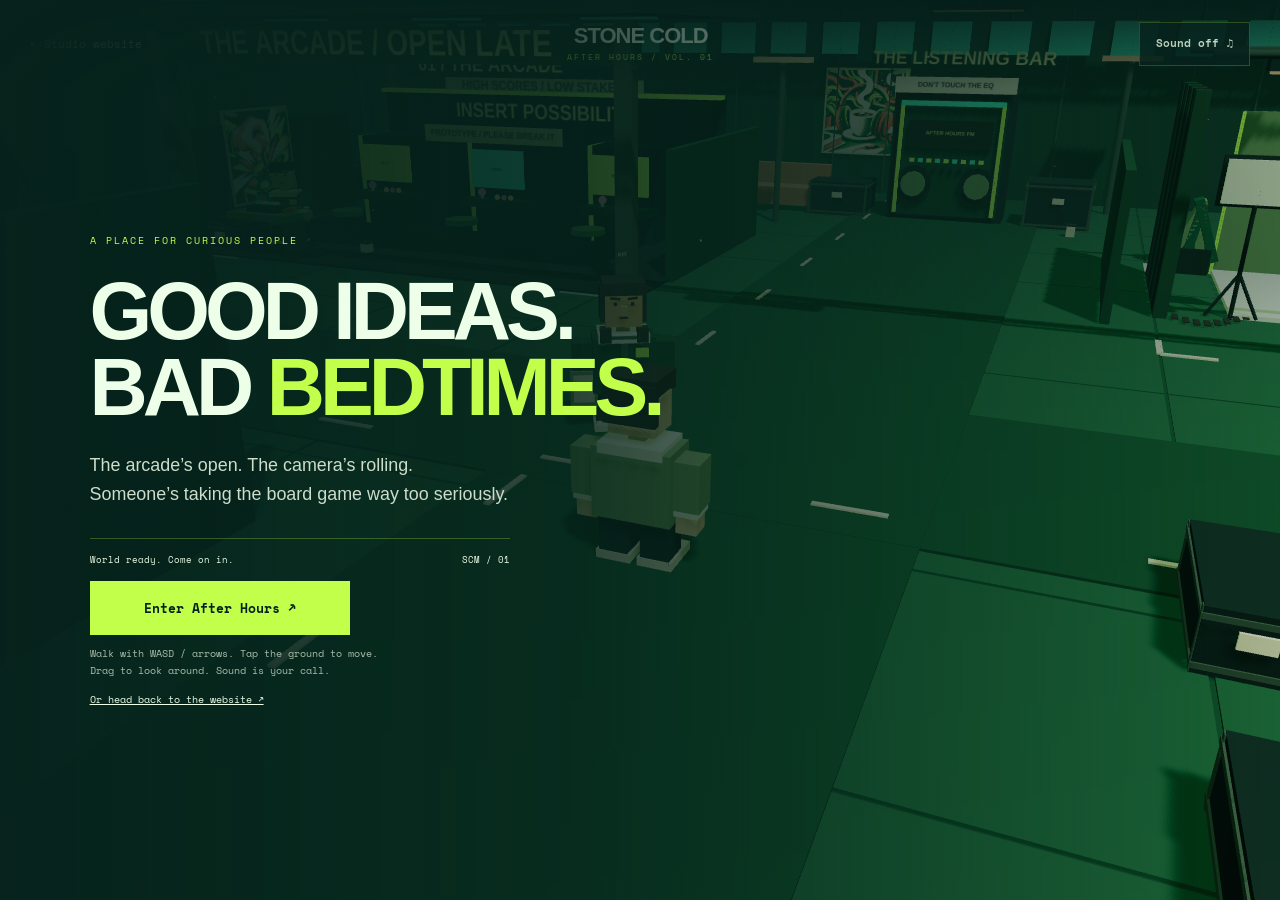
==== experience.html @ 22bd40d8 "Publish After Hours game and responsive website updates" ====
<!doctype html>
<html lang="en">
<head><meta charset="UTF-8"><meta name="viewport" content="width=device-width,initial-scale=1,viewport-fit=cover"><meta name="theme-color" content="#06221c"><title>Experience Stone Cold — After Hours</title><meta name="description" content="Walk into Stone Cold After Hours: an arcade, a live shoot, an Experience Centre, cricket and a jukebox in one playable neon studio.">  <script type="module" crossorigin src="./assets/experience-CvC8Vd-p.js"></script>
  <link rel="modulepreload" crossorigin href="./assets/modulepreload-polyfill-Dezn_h7o.js">
  <link rel="stylesheet" crossorigin href="./assets/experience-Bnawi7Da.css">
</head>
<body>
  <main id="world" aria-label="Stone Cold After Hours 3D world"></main>
  <header class="world-header"><a href="./index.html" class="exit" aria-label="Return to Stone Cold website">↖ <span>Studio website</span></a><div class="wordmark">STONE COLD<span>AFTER HOURS / VOL. 01</span></div><button id="sound" aria-pressed="false" aria-label="Turn music on">Sound off ♫</button></header>
  <section class="arrival" id="arrival" aria-labelledby="arrival-title"><div class="arrival-card"><p class="eyebrow">A place for curious people</p><h1 id="arrival-title">GOOD IDEAS.<br>BAD <em>BEDTIMES.</em></h1><p class="intro-copy">The arcade’s open. The camera’s rolling.<br>Someone’s taking the board game way too seriously.</p><div class="load-line"><span id="load-status" role="status">Opening the studio…</span><span>SCM / 01</span></div><button id="enter" disabled>Loading the world…</button><p class="fine">Walk with WASD / arrows. Tap the ground to move.<br>Drag to look around. Sound is your call.</p><a href="./index.html">Or head back to the website ↗</a></div></section>
  <aside class="location"><span class="eyebrow">You are here</span><h2 id="location">The warehouse floor</h2><p id="mission">Meet the studio after hours.</p><div class="visit-dots" aria-label="Studio spaces visited"><i data-visit="arcade" title="Arcade"></i><i data-visit="shoot" title="Film set"></i><i data-visit="club" title="Experience Centre"></i></div></aside>
  <button id="interact" hidden>Talk to Kit <kbd>E</kbd></button>
  <nav class="world-nav" aria-label="World navigation"><button id="map-toggle" aria-expanded="false" aria-controls="map">Explore ↗</button><button id="help-toggle" aria-expanded="false" aria-controls="help">Controls ?</button><button id="home">Recenter ⌖</button></nav>
  <section id="map" class="map panel" hidden><p class="eyebrow">Take the scenic route</p><h2>Pick a destination.</h2><button data-go="arcade">01 <b>The arcade</b><span>Games</span></button><button data-go="shoot">02 <b>On the set</b><span>Content</span></button><button data-go="club">03 <b>The Experience Centre</b><span>Experiences + VR</span></button><button data-go="cricket">04 <b>One over only</b><span>Play cricket</span></button><button data-go="jukebox">05 <b>The listening bar</b><span>Pick a track</span></button><button data-go="coffee">06 <b>House Coffee</b><span>Find Tushar</span></button><p class="fine">Choose a spot and your character walks there.</p></section>
  <section id="help" class="help panel" hidden><h2>Make yourself at home.</h2><p>WASD / arrows or the on-screen pad to walk. Tap the floor to walk to a point. Drag the scene to orbit; Q / R also turn the camera.</p><p><b>E</b> talks to a nearby guide. <b>Space</b> swings the cricket bat. <b>Escape</b> closes a panel or leaves cricket.</p><p>Use Explore for a guided walk to any space.</p></section>
  <div class="touch-pad" role="group" aria-label="Movement controls"><button data-move="up" aria-label="Walk forward">↑</button><button data-move="left" aria-label="Walk left">←</button><button data-move="down" aria-label="Walk back">↓</button><button data-move="right" aria-label="Walk right">→</button></div>
  <dialog id="dialogue" aria-labelledby="speaker"><div class="dialogue-wrap"><div class="portrait" aria-hidden="true"><div class="portrait-head"><i></i></div><div class="portrait-body"></div><span>KIT / SCM</span></div><div class="dialogue-copy"><p class="eyebrow" id="dialogue-place">Your unofficial studio guide</p><h2 id="speaker">KIT<span>NIGHT SHIFT. STRONG OPINIONS.</span></h2><p id="dialogue-text"></p><div class="dialogue-actions"><button id="dialogue-next">Tell me more ↗</button><button id="dialogue-leave">Keep exploring</button></div></div></div></dialog>
  <dialog id="jukebox" aria-labelledby="jukebox-title" class="jukebox panel"><p class="eyebrow">The listening bar / original synth loops</p><h2 id="jukebox-title">Set the after-hours mood.</h2><button data-track="0">01 / Green room <span>Lo-fi · 88 BPM</span></button><button data-track="1">02 / Insert coin <span>Arcade · 112 BPM</span></button><button data-track="2">03 / Last light <span>Ambient · 72 BPM</span></button><p id="track-status" role="status">Choose a track. Music starts only when you ask.</p><button id="jukebox-close">Back to the floor ↗</button></dialog>
  <section id="cricket" class="cricket panel" hidden aria-labelledby="cricket-title"><p class="eyebrow">The midnight over</p><div class="scoreline"><h2 id="cricket-title"><span id="runs">0</span> RUNS</h2><span id="balls">0 / 6 BALLS</span></div><p id="cricket-message" role="status">Watch the ball. Swing as it reaches the green zone.</p><div class="timing" aria-label="Swing timing"><span class="sweet"></span><i id="timing-marker"></i></div><div class="cricket-actions"><button id="swing">Swing <kbd>SPACE</kbd></button><button id="cricket-replay" hidden>Another over ↗</button><button id="cricket-exit">Leave pitch</button></div></section>
  <p class="world-footnote">WHERE TASTE MEETS TECH.</p>
</body></html>
---- assets/experience-Bnawi7Da.css ----
@font-face{font-family:SCM;src:url(./SpaceMono-Regular-DFDYVJRE.ttf)}@font-face{font-family:SCM;src:url(./SpaceMono-Bold-9tno74N4.ttf);font-weight:700}:root{color:#edffe9;--lime:#c2ff4a;--deep:#06221c;--line:#c2ff4a40;background:#06221c;font-family:Arial,Helvetica,sans-serif}*{box-sizing:border-box}body{margin:0;overflow:hidden}button,a{-webkit-tap-highlight-color:transparent}button{cursor:pointer;color:inherit;border:1px solid var(--line);background:#06221cdd;min-height:44px;padding:12px 16px;font:700 11px/1.4 SCM,monospace}button:hover{background:#244e35}button:disabled{opacity:.55;cursor:wait}a{color:inherit}button:focus-visible,a:focus-visible,canvas:focus-visible{outline:2px solid var(--lime);outline-offset:3px}[hidden]{display:none!important}#world{background:#06221c;position:fixed;inset:0}#world canvas{touch-action:none;outline-offset:-5px;width:100%;height:100%;display:block}.world-header{z-index:5;pointer-events:none;background:linear-gradient(#041b17dd,#0000);justify-content:space-between;align-items:center;gap:12px;padding:22px 30px;display:flex;position:fixed;inset:0 0 auto}.world-header>*{pointer-events:auto}.exit{padding:12px 0;font:11px SCM;text-decoration:none}.wordmark{letter-spacing:-1px;text-align:center;font-size:22px;font-weight:900}.wordmark span{letter-spacing:2px;color:var(--lime);font:8px/2 SCM;display:block}.eyebrow{text-transform:uppercase;letter-spacing:2px;color:var(--lime);margin:0 0 10px;font:10px/1.5 SCM}.arrival{z-index:10;background:linear-gradient(90deg,#06221cfa 0%,#06221cc9 45%,#06221c22 100%);align-items:center;padding:100px 7vw 60px;display:flex;position:fixed;inset:0;overflow:auto}.arrival-card{max-width:750px}.arrival h1{letter-spacing:-5px;margin:25px 0;font-size:clamp(48px,6.3vw,100px);line-height:.95}.arrival em{color:var(--lime);font-style:normal}.intro-copy{color:#ccddcb;font-size:clamp(15px,1.4vw,21px);line-height:1.6}.load-line{border-top:1px solid var(--line);justify-content:space-between;gap:1rem;max-width:420px;margin-top:30px;padding:14px 0;font:9px/1.5 SCM;display:flex}.arrival #enter{background:var(--lime);color:var(--deep);border:0;min-width:260px;padding:18px 24px;font-size:13px}.fine{color:#abbead;font:10px/1.7 SCM}.arrival a{font:10px SCM}.location{pointer-events:none;text-shadow:0 2px 8px #001b13;position:fixed;top:114px;left:30px}.location h2{letter-spacing:-1px;margin:0;font-size:clamp(24px,3vw,42px);font-weight:900}.location>p:not(.eyebrow){color:#d8e9d5;max-width:260px;font:10px/1.5 SCM}.visit-dots{gap:7px;margin-top:16px;display:flex}.visit-dots i{border:1px solid var(--lime);width:7px;height:7px;display:block;transform:rotate(45deg)}.visit-dots .visited{background:var(--lime)}.world-nav{gap:8px;display:flex;position:fixed;bottom:26px;left:30px}.world-footnote{letter-spacing:2px;pointer-events:none;color:#d0e4c1;font:9px SCM;position:fixed;bottom:28px;right:30px}.panel{color:#efffe8;background:#08261ff5;border:1px solid #bcff5266;padding:24px;box-shadow:0 16px 60px #0005}.panel h2{letter-spacing:-1px;margin:0 0 20px;font-size:26px}.map,.help{z-index:6;width:min(360px,100% - 40px);max-height:calc(100dvh - 190px);position:fixed;bottom:88px;left:30px;overflow:auto}.map button,.jukebox [data-track]{text-align:left;background:#10352a;align-items:center;gap:12px;width:100%;margin:6px 0;display:flex}.map button span{color:#afc8a8;margin-left:auto;font:9px SCM}.map button b{font-family:Arial;font-size:14px}.help p{font-size:14px;line-height:1.6}.touch-pad{opacity:.75;grid-template-rows:repeat(2,44px);grid-template-columns:repeat(3,44px);gap:4px;display:grid;position:fixed;bottom:92px;left:30px}.touch-pad button{touch-action:none;-webkit-user-select:none;user-select:none;padding:0;font-size:22px}.touch-pad button:first-child{grid-column:2}.touch-pad button:nth-child(2){grid-column:1}.touch-pad button:active{background:var(--lime);color:var(--deep)}#interact{background:var(--lime);color:var(--deep);border:0;min-width:200px;position:fixed;bottom:110px;left:50%;transform:translate(-50%);box-shadow:0 0 30px #c2ff4a33}kbd{border:1px solid;margin-left:10px;padding:2px 5px;font-size:9px}dialog{color:inherit}dialog::backdrop{background:#001b1355}#dialogue{background:0 0;border:0;width:min(1080px,94vw);max-width:none;padding:0;position:fixed;inset:auto 0 32px;overflow:visible}#dialogue::backdrop{background:linear-gradient(#0000,#001b1355)}.dialogue-wrap{filter:drop-shadow(0 18px 30px #0008);grid-template-columns:180px minmax(0,1fr);align-items:end;gap:0;display:grid}.dialogue-copy{background:var(--lime);color:var(--deep);border:4px solid var(--deep);min-height:230px;padding:26px 34px;position:relative;transform:rotate(-1deg)}.dialogue-copy .eyebrow{color:#315032;margin:0;font-size:9px}.dialogue-copy h2{letter-spacing:-2px;margin:2px 0 10px;font-size:35px}.dialogue-copy h2 span{letter-spacing:1px;margin-left:14px;font:8px SCM;display:inline-block}.dialogue-copy>p:last-of-type{min-height:64px;margin:12px 0 20px;font-size:clamp(17px,1.7vw,23px);font-weight:700;line-height:1.4}.dialogue-actions{flex-wrap:wrap;gap:10px;display:flex}.dialogue-actions button{background:var(--deep);color:var(--lime);border:1px solid var(--deep)}.dialogue-actions button:last-child{color:var(--deep);background:0 0}.portrait{border:3px solid var(--lime);background:#06221c;height:275px;margin-right:-12px;position:relative;overflow:hidden;transform:rotate(-6deg)}.portrait:before{content:"";background:repeating-linear-gradient(135deg,#0000 0 18px,#c2ff4a22 18px 21px);position:absolute;inset:0}.portrait-head{background:#deeedc;border:7px solid #344c3a;width:94px;height:92px;position:absolute;top:52px;left:42px;transform:rotate(9deg);box-shadow:-12px -14px #10281e}.portrait-head i{background:var(--lime);border:5px solid #06221c;height:22px;position:absolute;top:27px;left:5px;right:5px}.portrait-body{border-top:18px solid var(--lime);background:#274b35;width:130px;height:120px;position:absolute;top:158px;left:22px;transform:rotate(9deg)}.portrait>span{background:var(--lime);color:var(--deep);padding:8px;font:700 11px SCM;position:absolute;bottom:12px;left:12px}.jukebox{width:min(470px,92vw);max-height:85dvh;overflow:auto}.jukebox [data-track]{justify-content:space-between}.jukebox [data-track] span{color:var(--lime);font-size:9px}.jukebox p{font:11px/1.6 SCM}.cricket{z-index:4;width:min(410px,100% - 40px);position:fixed;bottom:85px;right:30px}.scoreline{justify-content:space-between;align-items:center;gap:10px;display:flex}.scoreline h2{margin:0;font-size:30px}.scoreline>span{font:10px SCM}.cricket>p:not(.eyebrow){min-height:34px;font:11px/1.5 SCM}.timing{background:#355347;border:1px solid #789867;height:15px;margin:20px 0;position:relative;overflow:hidden}.sweet{background:var(--lime);width:17%;height:100%;position:absolute;left:69%}#timing-marker{background:#fff;width:4px;height:100%;position:absolute;left:0}.cricket-actions{flex-wrap:wrap;gap:8px;display:flex}#swing{background:var(--lime);color:var(--deep);flex:1}.cricket-playing .touch-pad,.cricket-playing #interact,.cricket-playing .world-footnote,.cricket-playing .location{display:none!important}.cricket-playing .world-nav{display:none}.entering .location,.entering .world-nav,.entering .touch-pad,.entering .world-footnote{visibility:hidden}.error{z-index:20;text-align:center;background:#06221c;place-content:center;padding:30px;display:grid;position:fixed;inset:0}.error p{max-width:450px;line-height:1.6}@media (width<=700px){.world-header{padding:14px 16px}.exit span{display:none}.wordmark{font-size:17px}.wordmark span{letter-spacing:1px;font-size:7px}.world-header button{padding:8px 10px;font-size:9px}.location{top:88px;left:20px}.location h2{font-size:25px}.location>p:not(.eyebrow){max-width:220px;font-size:9px}.eyebrow{font-size:8px}.world-footnote{display:none}.world-nav{left:16px;right:16px;bottom:max(18px,env(safe-area-inset-bottom));justify-content:space-between}.world-nav button{padding:10px;font-size:9px}.touch-pad{bottom:94px;left:16px}.map,.help{max-height:calc(100dvh - 170px);bottom:83px;left:16px}#interact{min-width:0;max-width:170px;font-size:10px;bottom:122px;left:auto;right:16px;transform:none}#interact kbd{display:none}.arrival{background:#06221cd9;align-items:center;padding:90px 24px 40px}.arrival h1{letter-spacing:-2.5px;font-size:clamp(40px,10vw,67px)}.arrival #enter{width:100%;min-width:0}.arrival .eyebrow{letter-spacing:1px}.arrival .fine{font-size:9px}.arrival .intro-copy{font-size:15px}.dialogue-wrap{grid-template-columns:64px minmax(0,1fr)}#dialogue{width:96vw;max-height:88dvh;padding-top:12px;bottom:18px;overflow:auto}.portrait{height:150px;margin-right:-5px}.portrait-head{transform-origin:0 0;top:20px;left:10px;transform:scale(.5)}.portrait-body{transform-origin:0 0;top:80px;left:0;transform:scale(.55)}.portrait>span{padding:4px;font-size:7px;left:3px}.dialogue-copy{min-height:260px;padding:17px 18px}.dialogue-copy h2{font-size:28px}.dialogue-copy h2 span{letter-spacing:0;margin:0;font-size:7px;display:block}.dialogue-copy>p:last-of-type{min-height:90px;font-size:16px}.dialogue-actions{gap:5px}.dialogue-actions button{padding:10px;font-size:9px}.cricket{width:calc(100% - 32px);padding:16px;bottom:22px;right:16px}.cricket .eyebrow{display:none}}@media (height<=520px) and (orientation:landscape){.location{top:72px}.location>p:not(.eyebrow),.visit-dots{display:none}.touch-pad{transform-origin:0 100%;bottom:75px;transform:scale(.8)}.world-nav{bottom:15px}.cricket{width:330px;padding:12px;bottom:15px}.arrival{padding:70px 30px 20px}.arrival h1{margin:10px 0;font-size:42px}.arrival .intro-copy,.arrival .fine{display:none}.arrival .load-line{margin-top:12px}.arrival-card{width:500px}.dialogue-copy{min-height:0;padding:14px 24px}.dialogue-copy>p:last-of-type{min-height:0;margin:6px 0 12px;font-size:17px}.portrait{height:200px}.dialogue-wrap{grid-template-columns:140px 1fr}.map,.help{max-height:calc(100dvh - 130px)}}@media (prefers-reduced-motion:reduce){*{scroll-behavior:auto!important;transition:none!important}}body:has(dialog[open]) .touch-pad{visibility:hidden}body:has(dialog[open]) .world-nav{visibility:hidden}body:has(dialog[open]) #interact{visibility:hidden}@media (width<=700px){#dialogue{width:calc(100vw - 20px);padding:12px 4px 4px;overflow:hidden auto}.dialogue-wrap{filter:none;grid-template-columns:56px minmax(0,1fr);gap:4px}.dialogue-copy{padding:16px;transform:none}.portrait{width:56px;margin:0;transform:none}.dialogue-copy h2{letter-spacing:-1px}.location{border-left:2px solid var(--lime);background:linear-gradient(90deg,#06221cdd,#06221c00);max-width:calc(100vw - 40px);padding:10px 12px}.world-header .wordmark{min-width:0}.world-header #sound{max-width:120px}}.portrait{aspect-ratio:1;background-color:#123323;background-image:url(./kit-portraits-CfFNTXV5.png);background-position:0 0;background-size:200% 200%;border:3px solid #e7d9b5;width:100%;height:auto;transform:rotate(-4deg)}.portrait:before,.portrait-head,.portrait-body{display:none}.portrait>span{color:#193327;background:#e7d9b5}.portrait[data-expression=curious]{background-position:100% 0}.portrait[data-expression=delighted]{background-position:0 100%}.portrait[data-expression=wry]{background-position:100% 100%}.dialogue-wrap{grid-template-columns:220px minmax(0,1fr)}.dialogue-copy{border-color:#e7d9b5;box-shadow:6px 7px #102b21}.dialogue-copy .eyebrow{letter-spacing:1px}@media (width<=700px){.dialogue-wrap{grid-template-columns:76px minmax(0,1fr)}.portrait{width:76px;height:76px;transform:none}.portrait>span{padding:3px;font-size:6px;bottom:3px}.dialogue-copy{box-shadow:none}.dialogue-copy>p:last-of-type{font-size:15px}}@media (height<=520px) and (orientation:landscape){.dialogue-wrap{grid-template-columns:130px minmax(0,1fr)}.portrait{width:130px;height:130px}}
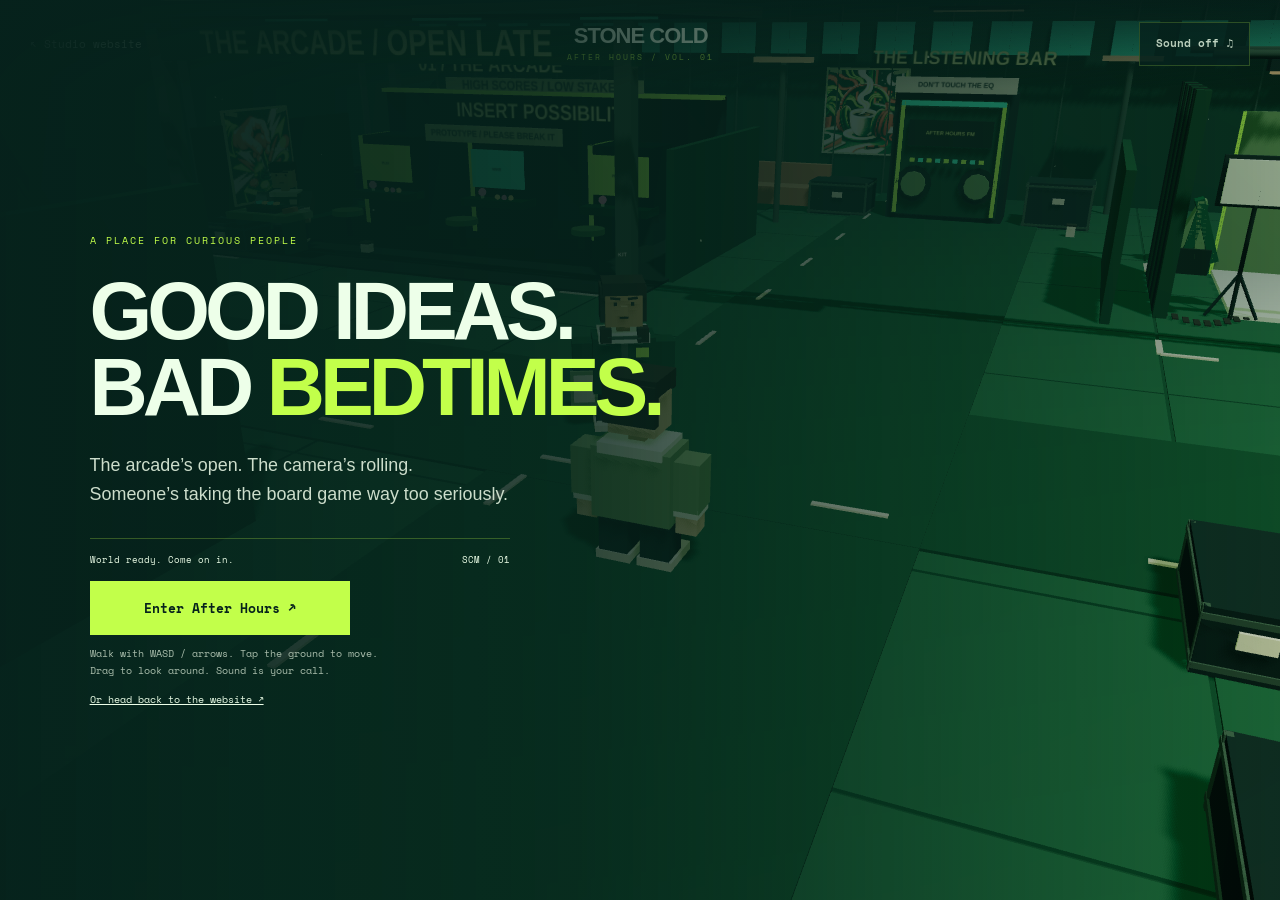
==== commit 5f7a354e: "Widen dialogue triggers and improve character-follow camera clearance" ====
--- a/experience.html
+++ b/experience.html
@@ -1,6 +1,6 @@
 <!doctype html>
 <html lang="en">
-<head><meta charset="UTF-8"><meta name="viewport" content="width=device-width,initial-scale=1,viewport-fit=cover"><meta name="theme-color" content="#06221c"><title>Experience Stone Cold — After Hours</title><meta name="description" content="Walk into Stone Cold After Hours: an arcade, a live shoot, an Experience Centre, cricket and a jukebox in one playable neon studio.">  <script type="module" crossorigin src="./assets/experience-CvC8Vd-p.js"></script>
+<head><meta charset="UTF-8"><meta name="viewport" content="width=device-width,initial-scale=1,viewport-fit=cover"><meta name="theme-color" content="#06221c"><title>Experience Stone Cold — After Hours</title><meta name="description" content="Walk into Stone Cold After Hours: an arcade, a live shoot, an Experience Centre, cricket and a jukebox in one playable neon studio.">  <script type="module" crossorigin src="./assets/experience-BMDLN6ZL.js"></script>
   <link rel="modulepreload" crossorigin href="./assets/modulepreload-polyfill-Dezn_h7o.js">
   <link rel="stylesheet" crossorigin href="./assets/experience-Bnawi7Da.css">
 </head>
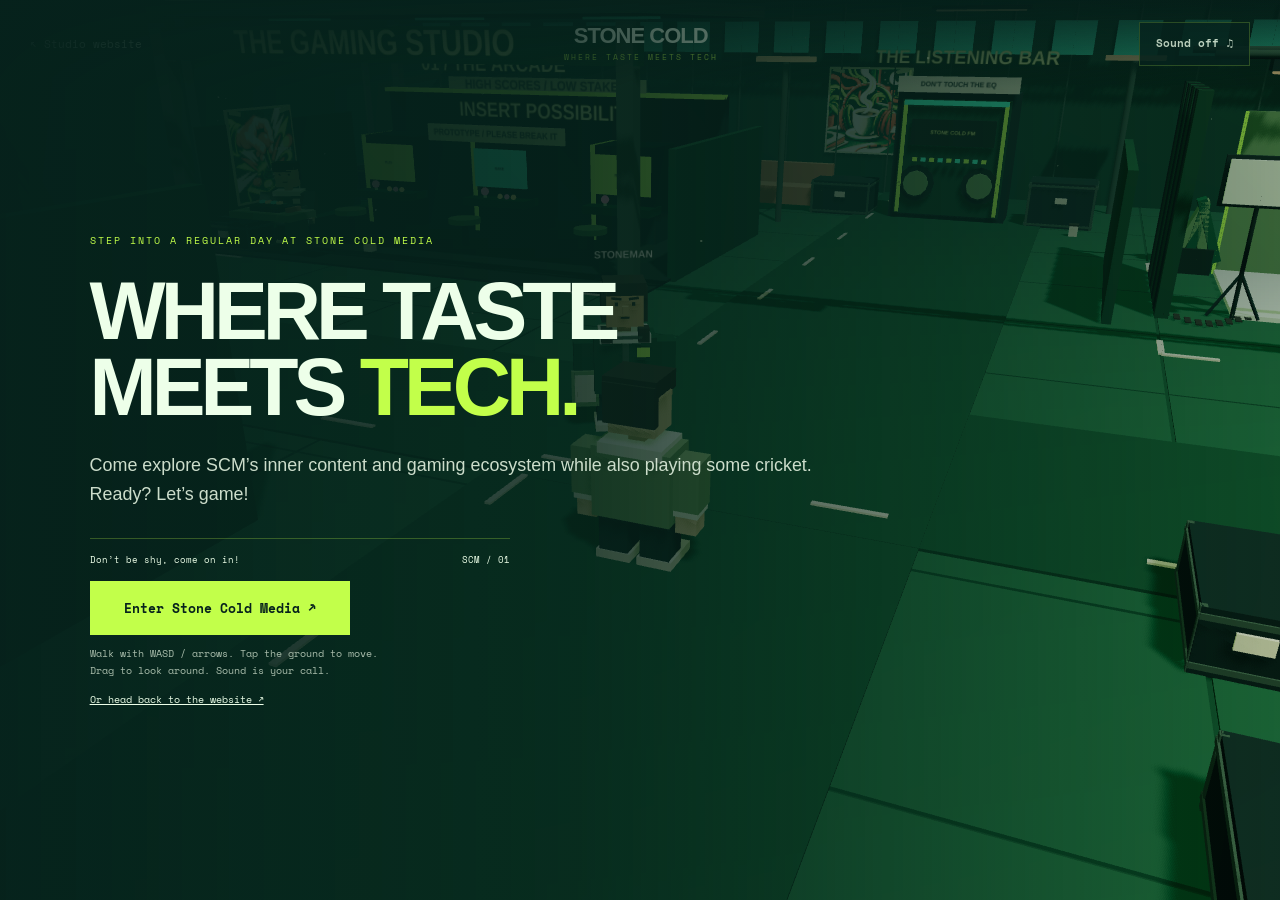
==== commit f1be9d6d: "Publish studio work carousels and Stoneman copy" ====
--- a/experience.html
+++ b/experience.html
@@ -1,24 +1,26 @@
-<!doctype html>
-<html lang="en">
-<head><meta charset="UTF-8"><meta name="viewport" content="width=device-width,initial-scale=1,viewport-fit=cover"><meta name="theme-color" content="#06221c"><title>Experience Stone Cold — After Hours</title><meta name="description" content="Walk into Stone Cold After Hours: an arcade, a live shoot, an Experience Centre, cricket and a jukebox in one playable neon studio.">  <script type="module" crossorigin src="./assets/experience-BMDLN6ZL.js"></script>
-  <link rel="modulepreload" crossorigin href="./assets/modulepreload-polyfill-Dezn_h7o.js">
-  <link rel="stylesheet" crossorigin href="./assets/experience-Bnawi7Da.css">
-</head>
-<body>
-  <main id="world" aria-label="Stone Cold After Hours 3D world"></main>
-  <header class="world-header"><a href="./index.html" class="exit" aria-label="Return to Stone Cold website">↖ <span>Studio website</span></a><div class="wordmark">STONE COLD<span>AFTER HOURS / VOL. 01</span></div><button id="sound" aria-pressed="false" aria-label="Turn music on">Sound off ♫</button></header>
-  <section class="arrival" id="arrival" aria-labelledby="arrival-title"><div class="arrival-card"><p class="eyebrow">A place for curious people</p><h1 id="arrival-title">GOOD IDEAS.<br>BAD <em>BEDTIMES.</em></h1><p class="intro-copy">The arcade’s open. The camera’s rolling.<br>Someone’s taking the board game way too seriously.</p><div class="load-line"><span id="load-status" role="status">Opening the studio…</span><span>SCM / 01</span></div><button id="enter" disabled>Loading the world…</button><p class="fine">Walk with WASD / arrows. Tap the ground to move.<br>Drag to look around. Sound is your call.</p><a href="./index.html">Or head back to the website ↗</a></div></section>
-  <aside class="location"><span class="eyebrow">You are here</span><h2 id="location">The warehouse floor</h2><p id="mission">Meet the studio after hours.</p><div class="visit-dots" aria-label="Studio spaces visited"><i data-visit="arcade" title="Arcade"></i><i data-visit="shoot" title="Film set"></i><i data-visit="club" title="Experience Centre"></i></div></aside>
-  <button id="interact" hidden>Talk to Kit <kbd>E</kbd></button>
-  <nav class="world-nav" aria-label="World navigation"><button id="map-toggle" aria-expanded="false" aria-controls="map">Explore ↗</button><button id="help-toggle" aria-expanded="false" aria-controls="help">Controls ?</button><button id="home">Recenter ⌖</button></nav>
-  <section id="map" class="map panel" hidden><p class="eyebrow">Take the scenic route</p><h2>Pick a destination.</h2><button data-go="arcade">01 <b>The arcade</b><span>Games</span></button><button data-go="shoot">02 <b>On the set</b><span>Content</span></button><button data-go="club">03 <b>The Experience Centre</b><span>Experiences + VR</span></button><button data-go="cricket">04 <b>One over only</b><span>Play cricket</span></button><button data-go="jukebox">05 <b>The listening bar</b><span>Pick a track</span></button><button data-go="coffee">06 <b>House Coffee</b><span>Find Tushar</span></button><p class="fine">Choose a spot and your character walks there.</p></section>
-  <section id="help" class="help panel" hidden><h2>Make yourself at home.</h2><p>WASD / arrows or the on-screen pad to walk. Tap the floor to walk to a point. Drag the scene to orbit; Q / R also turn the camera.</p><p><b>E</b> talks to a nearby guide. <b>Space</b> swings the cricket bat. <b>Escape</b> closes a panel or leaves cricket.</p><p>Use Explore for a guided walk to any space.</p></section>
-  <div class="touch-pad" role="group" aria-label="Movement controls"><button data-move="up" aria-label="Walk forward">↑</button><button data-move="left" aria-label="Walk left">←</button><button data-move="down" aria-label="Walk back">↓</button><button data-move="right" aria-label="Walk right">→</button></div>
-  <dialog id="dialogue" aria-labelledby="speaker"><div class="dialogue-wrap"><div class="portrait" aria-hidden="true"><div class="portrait-head"><i></i></div><div class="portrait-body"></div><span>KIT / SCM</span></div><div class="dialogue-copy"><p class="eyebrow" id="dialogue-place">Your unofficial studio guide</p><h2 id="speaker">KIT<span>NIGHT SHIFT. STRONG OPINIONS.</span></h2><p id="dialogue-text"></p><div class="dialogue-actions"><button id="dialogue-next">Tell me more ↗</button><button id="dialogue-leave">Keep exploring</button></div></div></div></dialog>
-  <dialog id="jukebox" aria-labelledby="jukebox-title" class="jukebox panel"><p class="eyebrow">The listening bar / original synth loops</p><h2 id="jukebox-title">Set the after-hours mood.</h2><button data-track="0">01 / Green room <span>Lo-fi · 88 BPM</span></button><button data-track="1">02 / Insert coin <span>Arcade · 112 BPM</span></button><button data-track="2">03 / Last light <span>Ambient · 72 BPM</span></button><p id="track-status" role="status">Choose a track. Music starts only when you ask.</p><button id="jukebox-close">Back to the floor ↗</button></dialog>
-  <section id="cricket" class="cricket panel" hidden aria-labelledby="cricket-title"><p class="eyebrow">The midnight over</p><div class="scoreline"><h2 id="cricket-title"><span id="runs">0</span> RUNS</h2><span id="balls">0 / 6 BALLS</span></div><p id="cricket-message" role="status">Watch the ball. Swing as it reaches the green zone.</p><div class="timing" aria-label="Swing timing"><span class="sweet"></span><i id="timing-marker"></i></div><div class="cricket-actions"><button id="swing">Swing <kbd>SPACE</kbd></button><button id="cricket-replay" hidden>Another over ↗</button><button id="cricket-exit">Leave pitch</button></div></section>
-  <p class="world-footnote">WHERE TASTE MEETS TECH.</p>
-</body></html>
-
-
-
+<!doctype html>
+<html lang="en">
+<head><meta charset="UTF-8"><meta name="viewport" content="width=device-width,initial-scale=1,viewport-fit=cover"><meta name="theme-color" content="#06221c"><title>Stone Cold Media — A regular day</title><meta name="description" content="Walk into Stone Cold Media: an arcade, a live shoot, an Experience Centre, cricket and a jukebox in one playable neon studio.">  <script type="module" crossorigin src="./assets/experience-Dz8znaul.js"></script>
+  <link rel="modulepreload" crossorigin href="./assets/portfolio-D4gkjE0V.js">
+  <link rel="stylesheet" crossorigin href="./assets/experience-DbLbQyzb.css">
+</head>
+<body>
+  <main id="world" aria-label="Stone Cold Media 3D world"></main>
+  <header class="world-header"><a href="./index.html" class="exit" aria-label="Return to Stone Cold website">↖ <span>Studio website</span></a><div class="wordmark">STONE COLD<span>WHERE TASTE MEETS TECH</span></div><button id="sound" aria-pressed="false" aria-label="Turn music on">Sound off ♫</button></header>
+  <section class="arrival" id="arrival" aria-labelledby="arrival-title"><div class="arrival-card"><p class="eyebrow">Step into a regular day at Stone Cold Media</p><h1 id="arrival-title">WHERE TASTE<br>MEETS <em>TECH.</em></h1><p class="intro-copy">Come explore SCM’s inner content and gaming ecosystem while also playing some cricket. Ready? Let’s game!</p><div class="load-line"><span id="load-status" role="status">Opening the studio…</span><span>SCM / 01</span></div><button id="enter" disabled>Loading the world…</button><p class="fine">Walk with WASD / arrows. Tap the ground to move.<br>Drag to look around. Sound is your call.</p><a href="./index.html">Or head back to the website ↗</a></div></section>
+  <aside class="location"><span class="eyebrow">You are here</span><h2 id="location">The warehouse floor</h2><p id="mission">Meet the people. Explore the work.</p><div class="visit-dots" aria-label="Studio spaces visited"><i data-visit="arcade" title="Arcade"></i><i data-visit="shoot" title="Film set"></i><i data-visit="club" title="Experience Centre"></i></div></aside>
+  <button id="interact" hidden>Talk to Stoneman <kbd>E</kbd></button>
+  <nav class="world-nav" aria-label="World navigation"><button id="map-toggle" aria-expanded="false" aria-controls="map">Explore ↗</button><button id="help-toggle" aria-expanded="false" aria-controls="help">Controls ?</button><button id="work-toggle">Our work ↗</button><button id="home">Recenter ⌖</button></nav>
+  <section id="map" class="map panel" hidden><p class="eyebrow">Take the scenic route</p><h2>Pick a destination.</h2><button data-go="arcade">01 <b>The Gaming Studio</b><span>Games</span></button><button data-go="shoot">02 <b>The Content Studio</b><span>Content</span></button><button data-go="club">03 <b>The Experience Centre</b><span>Experiences + VR</span></button><button data-go="cricket">04 <b>One over only</b><span>Play cricket</span></button><button data-go="jukebox">05 <b>The listening bar</b><span>Pick a track</span></button><button data-go="coffee">06 <b>House Coffee</b><span>Find Tushar</span></button><p class="fine">Choose a spot and your character walks there.</p></section>
+  <section id="help" class="help panel" hidden><h2>Make yourself at home.</h2><p>WASD / arrows or the on-screen pad to walk. Tap the floor to walk to a point. Drag the scene to orbit; Q / R also turn the camera.</p><p><b>E</b> talks to a nearby guide. <b>Space</b> swings the cricket bat. <b>Escape</b> closes a panel or leaves cricket.</p><p>Use Explore for a guided walk to any space.</p></section>
+  <div class="touch-pad" role="group" aria-label="Movement controls"><button data-move="up" aria-label="Walk forward">↑</button><button data-move="left" aria-label="Walk left">←</button><button data-move="down" aria-label="Walk back">↓</button><button data-move="right" aria-label="Walk right">→</button></div>
+  <dialog id="dialogue" aria-labelledby="speaker"><div class="dialogue-wrap"><div class="portrait" aria-hidden="true"><div class="portrait-head"><i></i></div><div class="portrait-body"></div><span>STONEMAN / SCM</span></div><div class="dialogue-copy"><p class="eyebrow" id="dialogue-place">Your unofficial studio guide</p><h2 id="speaker">STONEMAN<span>NOT STONED, MAN.</span></h2><p id="dialogue-text"></p><div class="dialogue-actions"><button id="dialogue-next">Tell me more ↗</button><button id="dialogue-work" hidden>Browse the work ↗</button><button id="dialogue-leave">Keep exploring</button></div></div></div></dialog>
+  <dialog id="jukebox" aria-labelledby="jukebox-title" class="jukebox panel"><p class="eyebrow">The listening bar / original synth loops</p><h2 id="jukebox-title">Set the studio mood.</h2><button data-track="0">01 / Green room <span>Lo-fi · 88 BPM</span></button><button data-track="1">02 / Insert coin <span>Arcade · 112 BPM</span></button><button data-track="2">03 / Last light <span>Ambient · 72 BPM</span></button><p id="track-status" role="status">Choose a track. Music starts only when you ask.</p><button id="jukebox-close">Back to the floor ↗</button></dialog>
+  <section id="cricket" class="cricket panel" hidden aria-labelledby="cricket-title"><p class="eyebrow">The cricket break</p><div class="scoreline"><h2 id="cricket-title"><span id="runs">0</span> RUNS</h2><span id="balls">0 / 6 BALLS</span></div><p id="cricket-message" role="status">Watch the ball. Swing as it reaches the green zone.</p><div class="timing" aria-label="Swing timing"><span class="sweet"></span><i id="timing-marker"></i></div><div class="cricket-actions"><button id="swing">Swing <kbd>SPACE</kbd></button><button id="cricket-replay" hidden>Another over ↗</button><button id="cricket-exit">Leave pitch</button></div></section>
+  <dialog id="work-gallery" aria-labelledby="work-title"><div class="work-bar"><div role="group" aria-label="Choose a studio"><button data-work="games">Gaming</button><button data-work="content">Content</button><button data-work="experiences">Experiences</button></div><button id="work-close" aria-label="Close work gallery">Close ×</button></div><div class="work-stage" aria-label="Project images"><img id="work-image" alt=""><button id="work-prev" aria-label="Previous project">←</button><button id="work-next" aria-label="Next project">→</button></div><div class="work-details" aria-live="polite"><p id="work-count" class="eyebrow"></p><h2 id="work-title"></h2><p id="work-description"></p><a id="work-link" target="_blank" rel="noopener noreferrer">View work ↗</a></div><div id="work-dots" role="group" aria-label="Choose a project"></div></dialog>
+  <p class="world-footnote">WHERE TASTE MEETS TECH.</p>+
+</body></html>
+
+
+
--- a/assets/experience-DbLbQyzb.css
+++ b/assets/experience-DbLbQyzb.css
@@ -0,0 +1 @@
+@font-face{font-family:SCM;src:url(./SpaceMono-Regular-DFDYVJRE.ttf)}@font-face{font-family:SCM;src:url(./SpaceMono-Bold-9tno74N4.ttf);font-weight:700}:root{color:#edffe9;--lime:#c2ff4a;--deep:#06221c;--line:#c2ff4a40;background:#06221c;font-family:Arial,Helvetica,sans-serif}*{box-sizing:border-box}body{margin:0;overflow:hidden}button,a{-webkit-tap-highlight-color:transparent}button{cursor:pointer;color:inherit;border:1px solid var(--line);background:#06221cdd;min-height:44px;padding:12px 16px;font:700 11px/1.4 SCM,monospace}button:hover{background:#244e35}button:disabled{opacity:.55;cursor:wait}a{color:inherit}button:focus-visible,a:focus-visible,canvas:focus-visible{outline:2px solid var(--lime);outline-offset:3px}[hidden]{display:none!important}#world{background:#06221c;position:fixed;inset:0}#world canvas{touch-action:none;outline-offset:-5px;width:100%;height:100%;display:block}.world-header{z-index:5;pointer-events:none;background:linear-gradient(#041b17dd,#0000);justify-content:space-between;align-items:center;gap:12px;padding:22px 30px;display:flex;position:fixed;inset:0 0 auto}.world-header>*{pointer-events:auto}.exit{padding:12px 0;font:11px SCM;text-decoration:none}.wordmark{letter-spacing:-1px;text-align:center;font-size:22px;font-weight:900}.wordmark span{letter-spacing:2px;color:var(--lime);font:8px/2 SCM;display:block}.eyebrow{text-transform:uppercase;letter-spacing:2px;color:var(--lime);margin:0 0 10px;font:10px/1.5 SCM}.arrival{z-index:10;background:linear-gradient(90deg,#06221cfa 0%,#06221cc9 45%,#06221c22 100%);align-items:center;padding:100px 7vw 60px;display:flex;position:fixed;inset:0;overflow:auto}.arrival-card{max-width:750px}.arrival h1{letter-spacing:-5px;margin:25px 0;font-size:clamp(48px,6.3vw,100px);line-height:.95}.arrival em{color:var(--lime);font-style:normal}.intro-copy{color:#ccddcb;font-size:clamp(15px,1.4vw,21px);line-height:1.6}.load-line{border-top:1px solid var(--line);justify-content:space-between;gap:1rem;max-width:420px;margin-top:30px;padding:14px 0;font:9px/1.5 SCM;display:flex}.arrival #enter{background:var(--lime);color:var(--deep);border:0;min-width:260px;padding:18px 24px;font-size:13px}.fine{color:#abbead;font:10px/1.7 SCM}.arrival a{font:10px SCM}.location{pointer-events:none;text-shadow:0 2px 8px #001b13;position:fixed;top:114px;left:30px}.location h2{letter-spacing:-1px;margin:0;font-size:clamp(24px,3vw,42px);font-weight:900}.location>p:not(.eyebrow){color:#d8e9d5;max-width:260px;font:10px/1.5 SCM}.visit-dots{gap:7px;margin-top:16px;display:flex}.visit-dots i{border:1px solid var(--lime);width:7px;height:7px;display:block;transform:rotate(45deg)}.visit-dots .visited{background:var(--lime)}.world-nav{gap:8px;display:flex;position:fixed;bottom:26px;left:30px}.world-footnote{letter-spacing:2px;pointer-events:none;color:#d0e4c1;font:9px SCM;position:fixed;bottom:28px;right:30px}.panel{color:#efffe8;background:#08261ff5;border:1px solid #bcff5266;padding:24px;box-shadow:0 16px 60px #0005}.panel h2{letter-spacing:-1px;margin:0 0 20px;font-size:26px}.map,.help{z-index:6;width:min(360px,100% - 40px);max-height:calc(100dvh - 190px);position:fixed;bottom:88px;left:30px;overflow:auto}.map button,.jukebox [data-track]{text-align:left;background:#10352a;align-items:center;gap:12px;width:100%;margin:6px 0;display:flex}.map button span{color:#afc8a8;margin-left:auto;font:9px SCM}.map button b{font-family:Arial;font-size:14px}.help p{font-size:14px;line-height:1.6}.touch-pad{opacity:.75;grid-template-rows:repeat(2,44px);grid-template-columns:repeat(3,44px);gap:4px;display:grid;position:fixed;bottom:92px;left:30px}.touch-pad button{touch-action:none;-webkit-user-select:none;user-select:none;padding:0;font-size:22px}.touch-pad button:first-child{grid-column:2}.touch-pad button:nth-child(2){grid-column:1}.touch-pad button:active{background:var(--lime);color:var(--deep)}#interact{background:var(--lime);color:var(--deep);border:0;min-width:200px;position:fixed;bottom:110px;left:50%;transform:translate(-50%);box-shadow:0 0 30px #c2ff4a33}kbd{border:1px solid;margin-left:10px;padding:2px 5px;font-size:9px}dialog{color:inherit}dialog::backdrop{background:#001b1355}#dialogue{background:0 0;border:0;width:min(1080px,94vw);max-width:none;padding:0;position:fixed;inset:auto 0 32px;overflow:visible}#dialogue::backdrop{background:linear-gradient(#0000,#001b1355)}.dialogue-wrap{filter:drop-shadow(0 18px 30px #0008);grid-template-columns:180px minmax(0,1fr);align-items:end;gap:0;display:grid}.dialogue-copy{background:var(--lime);color:var(--deep);border:4px solid var(--deep);min-height:230px;padding:26px 34px;position:relative;transform:rotate(-1deg)}.dialogue-copy .eyebrow{color:#315032;margin:0;font-size:9px}.dialogue-copy h2{letter-spacing:-2px;margin:2px 0 10px;font-size:35px}.dialogue-copy h2 span{letter-spacing:1px;margin-left:14px;font:8px SCM;display:inline-block}.dialogue-copy>p:last-of-type{min-height:64px;margin:12px 0 20px;font-size:clamp(17px,1.7vw,23px);font-weight:700;line-height:1.4}.dialogue-actions{flex-wrap:wrap;gap:10px;display:flex}.dialogue-actions button{background:var(--deep);color:var(--lime);border:1px solid var(--deep)}.dialogue-actions button:last-child{color:var(--deep);background:0 0}.portrait{border:3px solid var(--lime);background:#06221c;height:275px;margin-right:-12px;position:relative;overflow:hidden;transform:rotate(-6deg)}.portrait:before{content:"";background:repeating-linear-gradient(135deg,#0000 0 18px,#c2ff4a22 18px 21px);position:absolute;inset:0}.portrait-head{background:#deeedc;border:7px solid #344c3a;width:94px;height:92px;position:absolute;top:52px;left:42px;transform:rotate(9deg);box-shadow:-12px -14px #10281e}.portrait-head i{background:var(--lime);border:5px solid #06221c;height:22px;position:absolute;top:27px;left:5px;right:5px}.portrait-body{border-top:18px solid var(--lime);background:#274b35;width:130px;height:120px;position:absolute;top:158px;left:22px;transform:rotate(9deg)}.portrait>span{background:var(--lime);color:var(--deep);padding:8px;font:700 11px SCM;position:absolute;bottom:12px;left:12px}.jukebox{width:min(470px,92vw);max-height:85dvh;overflow:auto}.jukebox [data-track]{justify-content:space-between}.jukebox [data-track] span{color:var(--lime);font-size:9px}.jukebox p{font:11px/1.6 SCM}.cricket{z-index:4;width:min(410px,100% - 40px);position:fixed;bottom:85px;right:30px}.scoreline{justify-content:space-between;align-items:center;gap:10px;display:flex}.scoreline h2{margin:0;font-size:30px}.scoreline>span{font:10px SCM}.cricket>p:not(.eyebrow){min-height:34px;font:11px/1.5 SCM}.timing{background:#355347;border:1px solid #789867;height:15px;margin:20px 0;position:relative;overflow:hidden}.sweet{background:var(--lime);width:17%;height:100%;position:absolute;left:69%}#timing-marker{background:#fff;width:4px;height:100%;position:absolute;left:0}.cricket-actions{flex-wrap:wrap;gap:8px;display:flex}#swing{background:var(--lime);color:var(--deep);flex:1}.cricket-playing .touch-pad,.cricket-playing #interact,.cricket-playing .world-footnote,.cricket-playing .location{display:none!important}.cricket-playing .world-nav{display:none}.entering .location,.entering .world-nav,.entering .touch-pad,.entering .world-footnote{visibility:hidden}.error{z-index:20;text-align:center;background:#06221c;place-content:center;padding:30px;display:grid;position:fixed;inset:0}.error p{max-width:450px;line-height:1.6}@media (width<=700px){.world-header{padding:14px 16px}.exit span{display:none}.wordmark{font-size:17px}.wordmark span{letter-spacing:1px;font-size:7px}.world-header button{padding:8px 10px;font-size:9px}.location{top:88px;left:20px}.location h2{font-size:25px}.location>p:not(.eyebrow){max-width:220px;font-size:9px}.eyebrow{font-size:8px}.world-footnote{display:none}.world-nav{left:16px;right:16px;bottom:max(18px,env(safe-area-inset-bottom));justify-content:space-between}.world-nav button{padding:10px;font-size:9px}.touch-pad{bottom:94px;left:16px}.map,.help{max-height:calc(100dvh - 170px);bottom:83px;left:16px}#interact{min-width:0;max-width:170px;font-size:10px;bottom:122px;left:auto;right:16px;transform:none}#interact kbd{display:none}.arrival{background:#06221cd9;align-items:center;padding:90px 24px 40px}.arrival h1{letter-spacing:-2.5px;font-size:clamp(40px,10vw,67px)}.arrival #enter{width:100%;min-width:0}.arrival .eyebrow{letter-spacing:1px}.arrival .fine{font-size:9px}.arrival .intro-copy{font-size:15px}.dialogue-wrap{grid-template-columns:64px minmax(0,1fr)}#dialogue{width:96vw;max-height:88dvh;padding-top:12px;bottom:18px;overflow:auto}.portrait{height:150px;margin-right:-5px}.portrait-head{transform-origin:0 0;top:20px;left:10px;transform:scale(.5)}.portrait-body{transform-origin:0 0;top:80px;left:0;transform:scale(.55)}.portrait>span{padding:4px;font-size:7px;left:3px}.dialogue-copy{min-height:260px;padding:17px 18px}.dialogue-copy h2{font-size:28px}.dialogue-copy h2 span{letter-spacing:0;margin:0;font-size:7px;display:block}.dialogue-copy>p:last-of-type{min-height:90px;font-size:16px}.dialogue-actions{gap:5px}.dialogue-actions button{padding:10px;font-size:9px}.cricket{width:calc(100% - 32px);padding:16px;bottom:22px;right:16px}.cricket .eyebrow{display:none}}@media (height<=520px) and (orientation:landscape){.location{top:72px}.location>p:not(.eyebrow),.visit-dots{display:none}.touch-pad{transform-origin:0 100%;bottom:75px;transform:scale(.8)}.world-nav{bottom:15px}.cricket{width:330px;padding:12px;bottom:15px}.arrival{padding:70px 30px 20px}.arrival h1{margin:10px 0;font-size:42px}.arrival .intro-copy,.arrival .fine{display:none}.arrival .load-line{margin-top:12px}.arrival-card{width:500px}.dialogue-copy{min-height:0;padding:14px 24px}.dialogue-copy>p:last-of-type{min-height:0;margin:6px 0 12px;font-size:17px}.portrait{height:200px}.dialogue-wrap{grid-template-columns:140px 1fr}.map,.help{max-height:calc(100dvh - 130px)}}@media (prefers-reduced-motion:reduce){*{scroll-behavior:auto!important;transition:none!important}}body:has(dialog[open]) .touch-pad{visibility:hidden}body:has(dialog[open]) .world-nav{visibility:hidden}body:has(dialog[open]) #interact{visibility:hidden}@media (width<=700px){#dialogue{width:calc(100vw - 20px);padding:12px 4px 4px;overflow:hidden auto}.dialogue-wrap{filter:none;grid-template-columns:56px minmax(0,1fr);gap:4px}.dialogue-copy{padding:16px;transform:none}.portrait{width:56px;margin:0;transform:none}.dialogue-copy h2{letter-spacing:-1px}.location{border-left:2px solid var(--lime);background:linear-gradient(90deg,#06221cdd,#06221c00);max-width:calc(100vw - 40px);padding:10px 12px}.world-header .wordmark{min-width:0}.world-header #sound{max-width:120px}}.portrait{aspect-ratio:1;background-color:#123323;background-image:url(./kit-portraits-CfFNTXV5.png);background-position:0 0;background-size:200% 200%;border:3px solid #e7d9b5;width:100%;height:auto;transform:rotate(-4deg)}.portrait:before,.portrait-head,.portrait-body{display:none}.portrait>span{color:#193327;background:#e7d9b5}.portrait[data-expression=curious]{background-position:100% 0}.portrait[data-expression=delighted]{background-position:0 100%}.portrait[data-expression=wry]{background-position:100% 100%}.dialogue-wrap{grid-template-columns:220px minmax(0,1fr)}.dialogue-copy{border-color:#e7d9b5;box-shadow:6px 7px #102b21}.dialogue-copy .eyebrow{letter-spacing:1px}@media (width<=700px){.dialogue-wrap{grid-template-columns:76px minmax(0,1fr)}.portrait{width:76px;height:76px;transform:none}.portrait>span{padding:3px;font-size:6px;bottom:3px}.dialogue-copy{box-shadow:none}.dialogue-copy>p:last-of-type{font-size:15px}}@media (height<=520px) and (orientation:landscape){.dialogue-wrap{grid-template-columns:130px minmax(0,1fr)}.portrait{width:130px;height:130px}}#work-gallery{background:0 0;border:0;grid-template-rows:auto minmax(150px,1fr) auto auto;gap:12px;width:100%;max-width:none;height:100dvh;max-height:none;margin:0;padding:24px 5vw;display:none;position:fixed;inset:0;overflow:auto}#work-gallery[open]{display:grid}#work-gallery::backdrop{background:#00180c99}:is(body:has(#work-gallery[open]) .world-header,body:has(#work-gallery[open]) .location){visibility:hidden}body.work-3d #work-gallery::backdrop{background:0 0}.work-bar{justify-content:space-between;align-items:start;gap:12px;display:flex}.work-bar>div{flex-wrap:wrap;gap:6px;display:flex}.work-bar [aria-pressed=true]{background:var(--lime);color:var(--deep)}.work-stage{touch-action:pan-y;justify-content:space-between;align-items:center;min-height:150px;display:flex;position:relative}#work-image{object-fit:contain;pointer-events:none;width:100%;height:100%;position:absolute;inset:0}.work-3d #work-image{visibility:hidden}.work-stage button{z-index:1;background:var(--deep);font-size:24px;position:relative}.work-details{text-align:center;border:1px solid var(--line);background:#06221cf5;justify-self:center;width:min(660px,100%);padding:16px 24px}.work-details h2{overflow-wrap:normal;margin:6px 0;font-size:clamp(23px,3vw,38px)}.work-details p{margin:8px 0;font-size:14px;line-height:1.45}.work-details .eyebrow{font-size:10px}#work-link{background:var(--lime);color:var(--deep);padding:10px 20px;font:700 12px SCM;text-decoration:none;display:inline-block}#work-dots{flex-wrap:wrap;justify-content:center;gap:4px;display:flex}#work-dots button{color:#87a87b;background:#06221cdd;border:0;min-width:44px;padding:6px 10px}#work-dots [aria-pressed=true]{color:var(--lime)}@media (width<=700px){#work-gallery{gap:6px;padding:12px 14px}.work-bar button{padding:8px;font-size:9px}.work-details{padding:12px}.work-details p{font-size:12px}.world-nav button{padding:8px;font-size:8px}.portrait>span{font-size:5px}}@media (height<=550px){#work-gallery{grid-template-rows:auto 1fr auto;grid-template-columns:1fr 1fr}.work-bar{grid-column:1/-1}.work-stage{grid-column:1}.work-details{grid-area:2/2;align-self:center}.work-details p{font-size:11px}.work-details h2{font-size:22px}#work-dots{grid-column:1/-1}.work-3d #work-image{visibility:visible}}
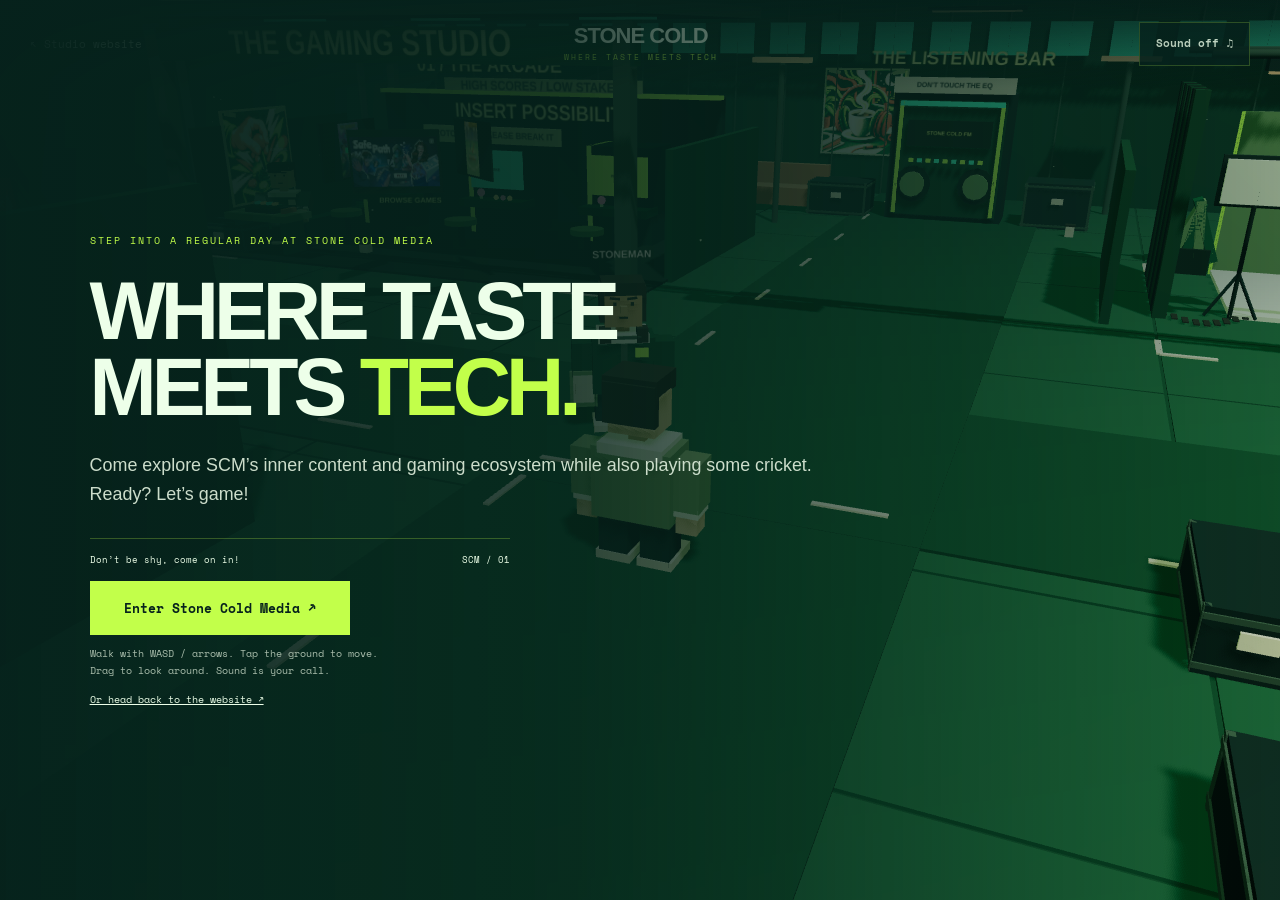
==== commit 32d50c8d: "Publish compact station carousels and aligned work view" ====
--- a/experience.html
+++ b/experience.html
@@ -1,8 +1,8 @@
 <!doctype html>
 <html lang="en">
-<head><meta charset="UTF-8"><meta name="viewport" content="width=device-width,initial-scale=1,viewport-fit=cover"><meta name="theme-color" content="#06221c"><title>Stone Cold Media — A regular day</title><meta name="description" content="Walk into Stone Cold Media: an arcade, a live shoot, an Experience Centre, cricket and a jukebox in one playable neon studio.">  <script type="module" crossorigin src="./assets/experience-Dz8znaul.js"></script>
+<head><meta charset="UTF-8"><meta name="viewport" content="width=device-width,initial-scale=1,viewport-fit=cover"><meta name="theme-color" content="#06221c"><title>Stone Cold Media — A regular day</title><meta name="description" content="Walk into Stone Cold Media: an arcade, a live shoot, an Experience Centre, cricket and a jukebox in one playable neon studio.">  <script type="module" crossorigin src="./assets/experience-B48NbgBF.js"></script>
   <link rel="modulepreload" crossorigin href="./assets/portfolio-D4gkjE0V.js">
-  <link rel="stylesheet" crossorigin href="./assets/experience-DbLbQyzb.css">
+  <link rel="stylesheet" crossorigin href="./assets/experience-DHiEzift.css">
 </head>
 <body>
   <main id="world" aria-label="Stone Cold Media 3D world"></main>
@@ -14,10 +14,10 @@
   <section id="map" class="map panel" hidden><p class="eyebrow">Take the scenic route</p><h2>Pick a destination.</h2><button data-go="arcade">01 <b>The Gaming Studio</b><span>Games</span></button><button data-go="shoot">02 <b>The Content Studio</b><span>Content</span></button><button data-go="club">03 <b>The Experience Centre</b><span>Experiences + VR</span></button><button data-go="cricket">04 <b>One over only</b><span>Play cricket</span></button><button data-go="jukebox">05 <b>The listening bar</b><span>Pick a track</span></button><button data-go="coffee">06 <b>House Coffee</b><span>Find Tushar</span></button><p class="fine">Choose a spot and your character walks there.</p></section>
   <section id="help" class="help panel" hidden><h2>Make yourself at home.</h2><p>WASD / arrows or the on-screen pad to walk. Tap the floor to walk to a point. Drag the scene to orbit; Q / R also turn the camera.</p><p><b>E</b> talks to a nearby guide. <b>Space</b> swings the cricket bat. <b>Escape</b> closes a panel or leaves cricket.</p><p>Use Explore for a guided walk to any space.</p></section>
   <div class="touch-pad" role="group" aria-label="Movement controls"><button data-move="up" aria-label="Walk forward">↑</button><button data-move="left" aria-label="Walk left">←</button><button data-move="down" aria-label="Walk back">↓</button><button data-move="right" aria-label="Walk right">→</button></div>
-  <dialog id="dialogue" aria-labelledby="speaker"><div class="dialogue-wrap"><div class="portrait" aria-hidden="true"><div class="portrait-head"><i></i></div><div class="portrait-body"></div><span>STONEMAN / SCM</span></div><div class="dialogue-copy"><p class="eyebrow" id="dialogue-place">Your unofficial studio guide</p><h2 id="speaker">STONEMAN<span>NOT STONED, MAN.</span></h2><p id="dialogue-text"></p><div class="dialogue-actions"><button id="dialogue-next">Tell me more ↗</button><button id="dialogue-work" hidden>Browse the work ↗</button><button id="dialogue-leave">Keep exploring</button></div></div></div></dialog>
+  <dialog id="dialogue" aria-labelledby="speaker"><div class="dialogue-wrap"><div class="portrait" aria-hidden="true"><div class="portrait-head"><i></i></div><div class="portrait-body"></div><span>STONEMAN / SCM</span></div><div class="dialogue-copy"><button id="dialogue-close" aria-label="Close dialogue">×</button><p class="eyebrow" id="dialogue-place">Your unofficial studio guide</p><h2 id="speaker">STONEMAN<span>NOT STONED, MAN.</span></h2><p id="dialogue-text"></p><div class="dialogue-actions"><button id="dialogue-next">Tell me more ↗</button><button id="dialogue-work" hidden>Browse the work ↗</button></div></div></div></dialog>
   <dialog id="jukebox" aria-labelledby="jukebox-title" class="jukebox panel"><p class="eyebrow">The listening bar / original synth loops</p><h2 id="jukebox-title">Set the studio mood.</h2><button data-track="0">01 / Green room <span>Lo-fi · 88 BPM</span></button><button data-track="1">02 / Insert coin <span>Arcade · 112 BPM</span></button><button data-track="2">03 / Last light <span>Ambient · 72 BPM</span></button><p id="track-status" role="status">Choose a track. Music starts only when you ask.</p><button id="jukebox-close">Back to the floor ↗</button></dialog>
   <section id="cricket" class="cricket panel" hidden aria-labelledby="cricket-title"><p class="eyebrow">The cricket break</p><div class="scoreline"><h2 id="cricket-title"><span id="runs">0</span> RUNS</h2><span id="balls">0 / 6 BALLS</span></div><p id="cricket-message" role="status">Watch the ball. Swing as it reaches the green zone.</p><div class="timing" aria-label="Swing timing"><span class="sweet"></span><i id="timing-marker"></i></div><div class="cricket-actions"><button id="swing">Swing <kbd>SPACE</kbd></button><button id="cricket-replay" hidden>Another over ↗</button><button id="cricket-exit">Leave pitch</button></div></section>
-  <dialog id="work-gallery" aria-labelledby="work-title"><div class="work-bar"><div role="group" aria-label="Choose a studio"><button data-work="games">Gaming</button><button data-work="content">Content</button><button data-work="experiences">Experiences</button></div><button id="work-close" aria-label="Close work gallery">Close ×</button></div><div class="work-stage" aria-label="Project images"><img id="work-image" alt=""><button id="work-prev" aria-label="Previous project">←</button><button id="work-next" aria-label="Next project">→</button></div><div class="work-details" aria-live="polite"><p id="work-count" class="eyebrow"></p><h2 id="work-title"></h2><p id="work-description"></p><a id="work-link" target="_blank" rel="noopener noreferrer">View work ↗</a></div><div id="work-dots" role="group" aria-label="Choose a project"></div></dialog>
+  <dialog id="work-gallery" aria-labelledby="work-title"><div class="work-bar"><div role="group" aria-label="Choose a studio"><button data-work="games">Gaming</button><button data-work="content">Content</button><button data-work="experiences">Experiences</button></div><button id="work-close" aria-label="Close work gallery">Close ×</button></div><div class="work-stage" aria-label="Project images"><div class="expanded-cards"><img id="work-before" alt=""><img id="work-image" alt=""><img id="work-after" alt=""></div><button id="work-prev" aria-label="Previous project">←</button><button id="work-next" aria-label="Next project">→</button></div><div class="work-details" aria-live="polite"><p id="work-count" class="eyebrow"></p><h2 id="work-title"></h2><p id="work-description"></p><a id="work-link" target="_blank" rel="noopener noreferrer">View work ↗</a></div><div id="work-dots" role="group" aria-label="Choose a project"></div></dialog>
   <p class="world-footnote">WHERE TASTE MEETS TECH.</p> 
 </body></html>
--- a/assets/experience-DHiEzift.css
+++ b/assets/experience-DHiEzift.css
@@ -0,0 +1 @@
+@font-face{font-family:SCM;src:url(./SpaceMono-Regular-DFDYVJRE.ttf)}@font-face{font-family:SCM;src:url(./SpaceMono-Bold-9tno74N4.ttf);font-weight:700}:root{color:#edffe9;--lime:#c2ff4a;--deep:#06221c;--line:#c2ff4a40;background:#06221c;font-family:Arial,Helvetica,sans-serif}*{box-sizing:border-box}body{margin:0;overflow:hidden}button,a{-webkit-tap-highlight-color:transparent}button{cursor:pointer;color:inherit;border:1px solid var(--line);background:#06221cdd;min-height:44px;padding:12px 16px;font:700 11px/1.4 SCM,monospace}button:hover{background:#244e35}button:disabled{opacity:.55;cursor:wait}a{color:inherit}button:focus-visible,a:focus-visible,canvas:focus-visible{outline:2px solid var(--lime);outline-offset:3px}[hidden]{display:none!important}#world{background:#06221c;position:fixed;inset:0}#world canvas{touch-action:none;outline-offset:-5px;width:100%;height:100%;display:block}.world-header{z-index:5;pointer-events:none;background:linear-gradient(#041b17dd,#0000);justify-content:space-between;align-items:center;gap:12px;padding:22px 30px;display:flex;position:fixed;inset:0 0 auto}.world-header>*{pointer-events:auto}.exit{padding:12px 0;font:11px SCM;text-decoration:none}.wordmark{letter-spacing:-1px;text-align:center;font-size:22px;font-weight:900}.wordmark span{letter-spacing:2px;color:var(--lime);font:8px/2 SCM;display:block}.eyebrow{text-transform:uppercase;letter-spacing:2px;color:var(--lime);margin:0 0 10px;font:10px/1.5 SCM}.arrival{z-index:10;background:linear-gradient(90deg,#06221cfa 0%,#06221cc9 45%,#06221c22 100%);align-items:center;padding:100px 7vw 60px;display:flex;position:fixed;inset:0;overflow:auto}.arrival-card{max-width:750px}.arrival h1{letter-spacing:-5px;margin:25px 0;font-size:clamp(48px,6.3vw,100px);line-height:.95}.arrival em{color:var(--lime);font-style:normal}.intro-copy{color:#ccddcb;font-size:clamp(15px,1.4vw,21px);line-height:1.6}.load-line{border-top:1px solid var(--line);justify-content:space-between;gap:1rem;max-width:420px;margin-top:30px;padding:14px 0;font:9px/1.5 SCM;display:flex}.arrival #enter{background:var(--lime);color:var(--deep);border:0;min-width:260px;padding:18px 24px;font-size:13px}.fine{color:#abbead;font:10px/1.7 SCM}.arrival a{font:10px SCM}.location{pointer-events:none;text-shadow:0 2px 8px #001b13;position:fixed;top:114px;left:30px}.location h2{letter-spacing:-1px;margin:0;font-size:clamp(24px,3vw,42px);font-weight:900}.location>p:not(.eyebrow){color:#d8e9d5;max-width:260px;font:10px/1.5 SCM}.visit-dots{gap:7px;margin-top:16px;display:flex}.visit-dots i{border:1px solid var(--lime);width:7px;height:7px;display:block;transform:rotate(45deg)}.visit-dots .visited{background:var(--lime)}.world-nav{gap:8px;display:flex;position:fixed;bottom:26px;left:30px}.world-footnote{letter-spacing:2px;pointer-events:none;color:#d0e4c1;font:9px SCM;position:fixed;bottom:28px;right:30px}.panel{color:#efffe8;background:#08261ff5;border:1px solid #bcff5266;padding:24px;box-shadow:0 16px 60px #0005}.panel h2{letter-spacing:-1px;margin:0 0 20px;font-size:26px}.map,.help{z-index:6;width:min(360px,100% - 40px);max-height:calc(100dvh - 190px);position:fixed;bottom:88px;left:30px;overflow:auto}.map button,.jukebox [data-track]{text-align:left;background:#10352a;align-items:center;gap:12px;width:100%;margin:6px 0;display:flex}.map button span{color:#afc8a8;margin-left:auto;font:9px SCM}.map button b{font-family:Arial;font-size:14px}.help p{font-size:14px;line-height:1.6}.touch-pad{opacity:.75;grid-template-rows:repeat(2,44px);grid-template-columns:repeat(3,44px);gap:4px;display:grid;position:fixed;bottom:92px;left:30px}.touch-pad button{touch-action:none;-webkit-user-select:none;user-select:none;padding:0;font-size:22px}.touch-pad button:first-child{grid-column:2}.touch-pad button:nth-child(2){grid-column:1}.touch-pad button:active{background:var(--lime);color:var(--deep)}#interact{background:var(--lime);color:var(--deep);border:0;min-width:200px;position:fixed;bottom:110px;left:50%;transform:translate(-50%);box-shadow:0 0 30px #c2ff4a33}kbd{border:1px solid;margin-left:10px;padding:2px 5px;font-size:9px}dialog{color:inherit}dialog::backdrop{background:#001b1355}#dialogue{background:0 0;border:0;width:min(1080px,94vw);max-width:none;padding:0;position:fixed;inset:auto 0 32px;overflow:visible}#dialogue::backdrop{background:linear-gradient(#0000,#001b1355)}.dialogue-wrap{filter:drop-shadow(0 18px 30px #0008);grid-template-columns:180px minmax(0,1fr);align-items:end;gap:0;display:grid}.dialogue-copy{background:var(--lime);color:var(--deep);border:4px solid var(--deep);min-height:230px;padding:26px 34px;position:relative;transform:rotate(-1deg)}.dialogue-copy .eyebrow{color:#315032;margin:0;font-size:9px}.dialogue-copy h2{letter-spacing:-2px;margin:2px 0 10px;font-size:35px}.dialogue-copy h2 span{letter-spacing:1px;margin-left:14px;font:8px SCM;display:inline-block}.dialogue-copy>p:last-of-type{min-height:64px;margin:12px 0 20px;font-size:clamp(17px,1.7vw,23px);font-weight:700;line-height:1.4}.dialogue-actions{flex-wrap:wrap;gap:10px;display:flex}.dialogue-actions button{background:var(--deep);color:var(--lime);border:1px solid var(--deep)}.dialogue-actions button:last-child{color:var(--deep);background:0 0}.portrait{border:3px solid var(--lime);background:#06221c;height:275px;margin-right:-12px;position:relative;overflow:hidden;transform:rotate(-6deg)}.portrait:before{content:"";background:repeating-linear-gradient(135deg,#0000 0 18px,#c2ff4a22 18px 21px);position:absolute;inset:0}.portrait-head{background:#deeedc;border:7px solid #344c3a;width:94px;height:92px;position:absolute;top:52px;left:42px;transform:rotate(9deg);box-shadow:-12px -14px #10281e}.portrait-head i{background:var(--lime);border:5px solid #06221c;height:22px;position:absolute;top:27px;left:5px;right:5px}.portrait-body{border-top:18px solid var(--lime);background:#274b35;width:130px;height:120px;position:absolute;top:158px;left:22px;transform:rotate(9deg)}.portrait>span{background:var(--lime);color:var(--deep);padding:8px;font:700 11px SCM;position:absolute;bottom:12px;left:12px}.jukebox{width:min(470px,92vw);max-height:85dvh;overflow:auto}.jukebox [data-track]{justify-content:space-between}.jukebox [data-track] span{color:var(--lime);font-size:9px}.jukebox p{font:11px/1.6 SCM}.cricket{z-index:4;width:min(410px,100% - 40px);position:fixed;bottom:85px;right:30px}.scoreline{justify-content:space-between;align-items:center;gap:10px;display:flex}.scoreline h2{margin:0;font-size:30px}.scoreline>span{font:10px SCM}.cricket>p:not(.eyebrow){min-height:34px;font:11px/1.5 SCM}.timing{background:#355347;border:1px solid #789867;height:15px;margin:20px 0;position:relative;overflow:hidden}.sweet{background:var(--lime);width:17%;height:100%;position:absolute;left:69%}#timing-marker{background:#fff;width:4px;height:100%;position:absolute;left:0}.cricket-actions{flex-wrap:wrap;gap:8px;display:flex}#swing{background:var(--lime);color:var(--deep);flex:1}.cricket-playing .touch-pad,.cricket-playing #interact,.cricket-playing .world-footnote,.cricket-playing .location{display:none!important}.cricket-playing .world-nav{display:none}.entering .location,.entering .world-nav,.entering .touch-pad,.entering .world-footnote{visibility:hidden}.error{z-index:20;text-align:center;background:#06221c;place-content:center;padding:30px;display:grid;position:fixed;inset:0}.error p{max-width:450px;line-height:1.6}@media (width<=700px){.world-header{padding:14px 16px}.exit span{display:none}.wordmark{font-size:17px}.wordmark span{letter-spacing:1px;font-size:7px}.world-header button{padding:8px 10px;font-size:9px}.location{top:88px;left:20px}.location h2{font-size:25px}.location>p:not(.eyebrow){max-width:220px;font-size:9px}.eyebrow{font-size:8px}.world-footnote{display:none}.world-nav{left:16px;right:16px;bottom:max(18px,env(safe-area-inset-bottom));justify-content:space-between}.world-nav button{padding:10px;font-size:9px}.touch-pad{bottom:94px;left:16px}.map,.help{max-height:calc(100dvh - 170px);bottom:83px;left:16px}#interact{min-width:0;max-width:170px;font-size:10px;bottom:122px;left:auto;right:16px;transform:none}#interact kbd{display:none}.arrival{background:#06221cd9;align-items:center;padding:90px 24px 40px}.arrival h1{letter-spacing:-2.5px;font-size:clamp(40px,10vw,67px)}.arrival #enter{width:100%;min-width:0}.arrival .eyebrow{letter-spacing:1px}.arrival .fine{font-size:9px}.arrival .intro-copy{font-size:15px}.dialogue-wrap{grid-template-columns:64px minmax(0,1fr)}#dialogue{width:96vw;max-height:88dvh;padding-top:12px;bottom:18px;overflow:auto}.portrait{height:150px;margin-right:-5px}.portrait-head{transform-origin:0 0;top:20px;left:10px;transform:scale(.5)}.portrait-body{transform-origin:0 0;top:80px;left:0;transform:scale(.55)}.portrait>span{padding:4px;font-size:7px;left:3px}.dialogue-copy{min-height:260px;padding:17px 18px}.dialogue-copy h2{font-size:28px}.dialogue-copy h2 span{letter-spacing:0;margin:0;font-size:7px;display:block}.dialogue-copy>p:last-of-type{min-height:90px;font-size:16px}.dialogue-actions{gap:5px}.dialogue-actions button{padding:10px;font-size:9px}.cricket{width:calc(100% - 32px);padding:16px;bottom:22px;right:16px}.cricket .eyebrow{display:none}}@media (height<=520px) and (orientation:landscape){.location{top:72px}.location>p:not(.eyebrow),.visit-dots{display:none}.touch-pad{transform-origin:0 100%;bottom:75px;transform:scale(.8)}.world-nav{bottom:15px}.cricket{width:330px;padding:12px;bottom:15px}.arrival{padding:70px 30px 20px}.arrival h1{margin:10px 0;font-size:42px}.arrival .intro-copy,.arrival .fine{display:none}.arrival .load-line{margin-top:12px}.arrival-card{width:500px}.dialogue-copy{min-height:0;padding:14px 24px}.dialogue-copy>p:last-of-type{min-height:0;margin:6px 0 12px;font-size:17px}.portrait{height:200px}.dialogue-wrap{grid-template-columns:140px 1fr}.map,.help{max-height:calc(100dvh - 130px)}}@media (prefers-reduced-motion:reduce){*{scroll-behavior:auto!important;transition:none!important}}body:has(dialog[open]) .touch-pad{visibility:hidden}body:has(dialog[open]) .world-nav{visibility:hidden}body:has(dialog[open]) #interact{visibility:hidden}@media (width<=700px){#dialogue{width:calc(100vw - 20px);padding:12px 4px 4px;overflow:hidden auto}.dialogue-wrap{filter:none;grid-template-columns:56px minmax(0,1fr);gap:4px}.dialogue-copy{padding:16px;transform:none}.portrait{width:56px;margin:0;transform:none}.dialogue-copy h2{letter-spacing:-1px}.location{border-left:2px solid var(--lime);background:linear-gradient(90deg,#06221cdd,#06221c00);max-width:calc(100vw - 40px);padding:10px 12px}.world-header .wordmark{min-width:0}.world-header #sound{max-width:120px}}.portrait{aspect-ratio:1;background-color:#123323;background-image:url(./kit-portraits-CfFNTXV5.png);background-position:0 0;background-size:200% 200%;border:3px solid #e7d9b5;width:100%;height:auto;transform:rotate(-4deg)}.portrait:before,.portrait-head,.portrait-body{display:none}.portrait>span{color:#193327;background:#e7d9b5}.portrait[data-expression=curious]{background-position:100% 0}.portrait[data-expression=delighted]{background-position:0 100%}.portrait[data-expression=wry]{background-position:100% 100%}.dialogue-wrap{grid-template-columns:220px minmax(0,1fr)}.dialogue-copy{border-color:#e7d9b5;box-shadow:6px 7px #102b21}.dialogue-copy .eyebrow{letter-spacing:1px}@media (width<=700px){.dialogue-wrap{grid-template-columns:76px minmax(0,1fr)}.portrait{width:76px;height:76px;transform:none}.portrait>span{padding:3px;font-size:6px;bottom:3px}.dialogue-copy{box-shadow:none}.dialogue-copy>p:last-of-type{font-size:15px}}@media (height<=520px) and (orientation:landscape){.dialogue-wrap{grid-template-columns:130px minmax(0,1fr)}.portrait{width:130px;height:130px}}#work-gallery{background:0 0;border:0;grid-template-rows:auto minmax(150px,1fr) auto auto;gap:12px;width:100%;max-width:none;height:100dvh;max-height:none;margin:0;padding:24px 5vw;display:none;position:fixed;inset:0;overflow:auto}#work-gallery[open]{display:grid}:is(body:has(#work-gallery[open]) .world-header,body:has(#work-gallery[open]) .location){visibility:hidden}body.work-3d #work-gallery::backdrop{background:0 0}.work-bar{justify-content:space-between;align-items:start;gap:12px;display:flex}.work-bar>div{flex-wrap:wrap;gap:6px;display:flex}.work-bar [aria-pressed=true]{background:var(--lime);color:var(--deep)}.work-stage{touch-action:pan-y;justify-content:space-between;align-items:center;min-height:150px;display:flex;position:relative}#work-image{object-fit:contain;pointer-events:none;width:100%;height:100%;position:absolute;inset:0}.work-3d #work-image{visibility:hidden}.work-stage button{z-index:1;background:var(--deep);font-size:24px;position:relative}.work-details{text-align:center;border:1px solid var(--line);background:#06221cf5;justify-self:center;width:min(660px,100%);padding:16px 24px}.work-details h2{overflow-wrap:normal;margin:6px 0;font-size:clamp(23px,3vw,38px)}.work-details p{margin:8px 0;font-size:14px;line-height:1.45}.work-details .eyebrow{font-size:10px}#work-link{background:var(--lime);color:var(--deep);padding:10px 20px;font:700 12px SCM;text-decoration:none;display:inline-block}#work-dots{flex-wrap:wrap;justify-content:center;gap:4px;display:flex}#work-dots button{color:#87a87b;background:#06221cdd;border:0;min-width:44px;padding:6px 10px}#work-dots [aria-pressed=true]{color:var(--lime)}@media (width<=700px){#work-gallery{gap:6px;padding:12px 14px}.work-bar button{padding:8px;font-size:9px}.work-details{padding:12px}.work-details p{font-size:12px}.world-nav button{padding:8px;font-size:8px}.portrait>span{font-size:5px}}@media (height<=550px){#work-gallery{grid-template-rows:auto 1fr auto;grid-template-columns:1fr 1fr}.work-bar{grid-column:1/-1}.work-stage{grid-column:1}.work-details{grid-area:2/2;align-self:center}.work-details p{font-size:11px}.work-details h2{font-size:22px}#work-dots{grid-column:1/-1}.work-3d #work-image{visibility:visible}}#dialogue-close{min-width:32px;min-height:32px;color:var(--deep);background:0 0;border:0;padding:3px;font-size:22px;position:absolute;top:6px;right:6px}.dialogue-copy .eyebrow{padding-right:26px}#work-gallery::backdrop{background:#00180cce}.expanded-cards{perspective:1200px;pointer-events:none;justify-content:center;align-items:center;gap:20px;display:flex;position:absolute;inset:0;overflow:hidden}.expanded-cards img{object-fit:contain;border:1px solid var(--line);background:#06221c;flex:none;width:25%;height:75%}.expanded-cards #work-image{z-index:1;width:44%;height:94%;position:static;transform:none}#work-before{transform:rotateY(18deg)}#work-after{transform:rotateY(-18deg)}@media (width<=700px){.expanded-cards{gap:8px}.expanded-cards #work-image{width:76%;height:90%}.expanded-cards img{width:32%}}@media (height<=550px){.expanded-cards #work-image{width:94%;height:100%}#work-before,#work-after{display:none}}
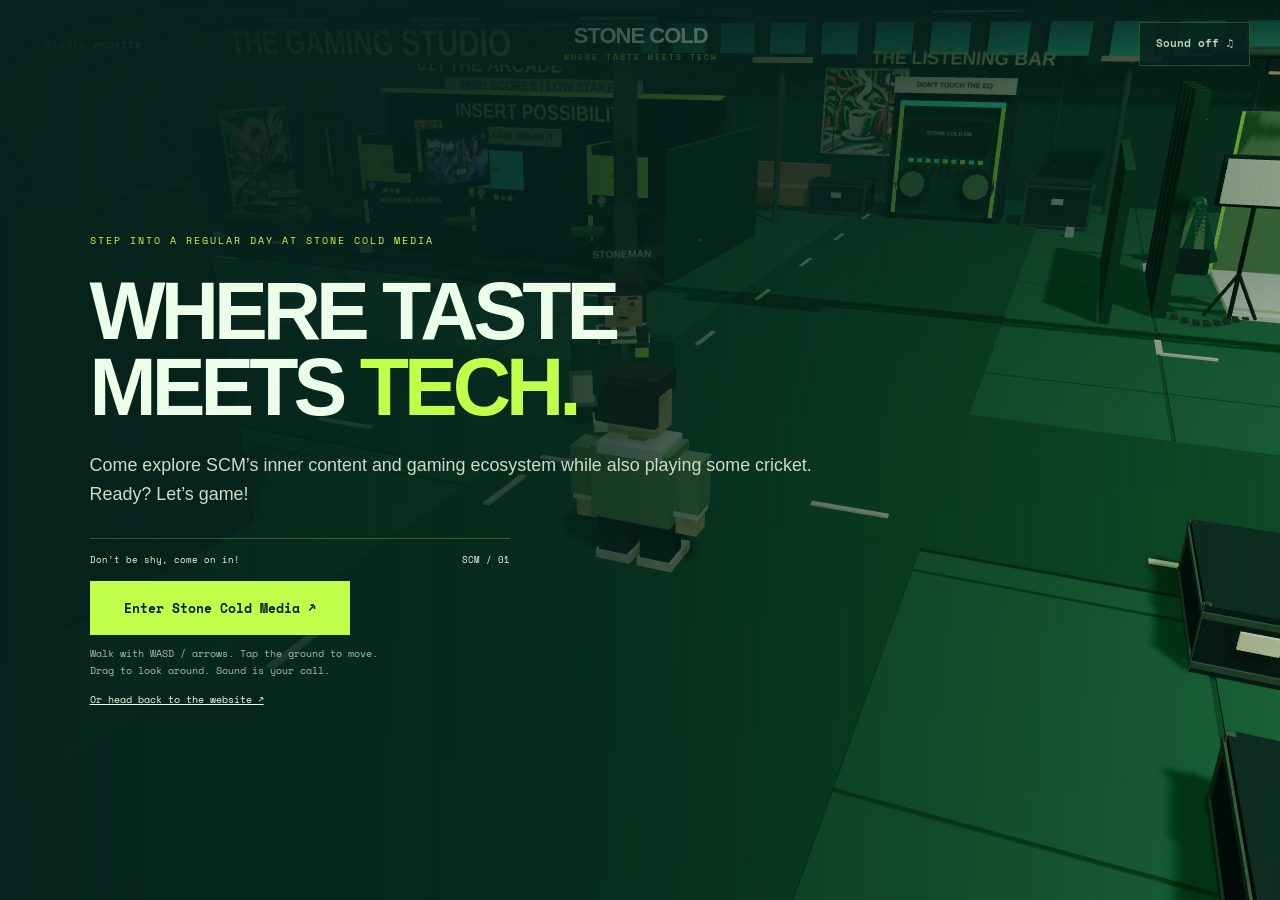
==== commit b837bd7f: "Publish updated studio copy and actor joke" ====
--- a/experience.html
+++ b/experience.html
@@ -1,6 +1,6 @@
 <!doctype html>
 <html lang="en">
-<head><meta charset="UTF-8"><meta name="viewport" content="width=device-width,initial-scale=1,viewport-fit=cover"><meta name="theme-color" content="#06221c"><title>Stone Cold Media — A regular day</title><meta name="description" content="Walk into Stone Cold Media: an arcade, a live shoot, an Experience Centre, cricket and a jukebox in one playable neon studio.">  <script type="module" crossorigin src="./assets/experience-B48NbgBF.js"></script>
+<head><meta charset="UTF-8"><meta name="viewport" content="width=device-width,initial-scale=1,viewport-fit=cover"><meta name="theme-color" content="#06221c"><title>Stone Cold Media — A regular day</title><meta name="description" content="Walk into Stone Cold Media: an arcade, a live shoot, an Experience Centre, cricket and a jukebox in one playable neon studio.">  <script type="module" crossorigin src="./assets/experience-CrgYQm8i.js"></script>
   <link rel="modulepreload" crossorigin href="./assets/portfolio-D4gkjE0V.js">
   <link rel="stylesheet" crossorigin href="./assets/experience-DHiEzift.css">
 </head>
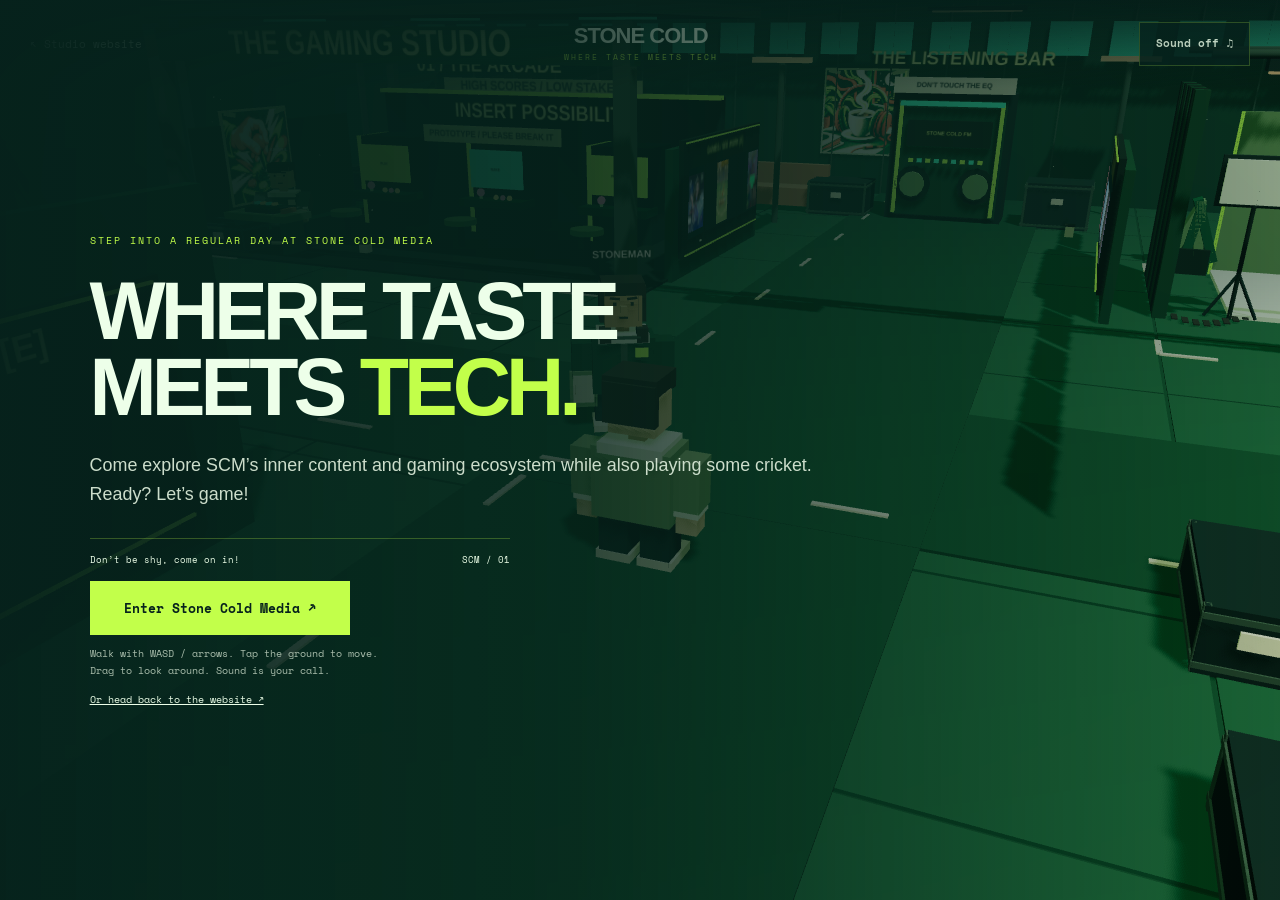
==== commit 37f98484: "Publish wall-mounted work displays and E shortcut" ====
--- a/experience.html
+++ b/experience.html
@@ -1,6 +1,6 @@
 <!doctype html>
 <html lang="en">
-<head><meta charset="UTF-8"><meta name="viewport" content="width=device-width,initial-scale=1,viewport-fit=cover"><meta name="theme-color" content="#06221c"><title>Stone Cold Media — A regular day</title><meta name="description" content="Walk into Stone Cold Media: an arcade, a live shoot, an Experience Centre, cricket and a jukebox in one playable neon studio.">  <script type="module" crossorigin src="./assets/experience-CrgYQm8i.js"></script>
+<head><meta charset="UTF-8"><meta name="viewport" content="width=device-width,initial-scale=1,viewport-fit=cover"><meta name="theme-color" content="#06221c"><title>Stone Cold Media — A regular day</title><meta name="description" content="Walk into Stone Cold Media: an arcade, a live shoot, an Experience Centre, cricket and a jukebox in one playable neon studio.">  <script type="module" crossorigin src="./assets/experience-DwW_2K57.js"></script>
   <link rel="modulepreload" crossorigin href="./assets/portfolio-D4gkjE0V.js">
   <link rel="stylesheet" crossorigin href="./assets/experience-DHiEzift.css">
 </head>
@@ -12,7 +12,7 @@
   <button id="interact" hidden>Talk to Stoneman <kbd>E</kbd></button>
   <nav class="world-nav" aria-label="World navigation"><button id="map-toggle" aria-expanded="false" aria-controls="map">Explore ↗</button><button id="help-toggle" aria-expanded="false" aria-controls="help">Controls ?</button><button id="work-toggle">Our work ↗</button><button id="home">Recenter ⌖</button></nav>
   <section id="map" class="map panel" hidden><p class="eyebrow">Take the scenic route</p><h2>Pick a destination.</h2><button data-go="arcade">01 <b>The Gaming Studio</b><span>Games</span></button><button data-go="shoot">02 <b>The Content Studio</b><span>Content</span></button><button data-go="club">03 <b>The Experience Centre</b><span>Experiences + VR</span></button><button data-go="cricket">04 <b>One over only</b><span>Play cricket</span></button><button data-go="jukebox">05 <b>The listening bar</b><span>Pick a track</span></button><button data-go="coffee">06 <b>House Coffee</b><span>Find Tushar</span></button><p class="fine">Choose a spot and your character walks there.</p></section>
-  <section id="help" class="help panel" hidden><h2>Make yourself at home.</h2><p>WASD / arrows or the on-screen pad to walk. Tap the floor to walk to a point. Drag the scene to orbit; Q / R also turn the camera.</p><p><b>E</b> talks to a nearby guide. <b>Space</b> swings the cricket bat. <b>Escape</b> closes a panel or leaves cricket.</p><p>Use Explore for a guided walk to any space.</p></section>
+  <section id="help" class="help panel" hidden><h2>Make yourself at home.</h2><p>WASD / arrows or the on-screen pad to walk. Tap the floor to walk to a point. Drag the scene to orbit; Q / R also turn the camera.</p><p><b>E</b> opens the work at a nearby wall display or talks to a nearby guide. <b>Space</b> swings the cricket bat. <b>Escape</b> closes a panel or leaves cricket.</p><p>Use Explore for a guided walk to any space.</p></section>
   <div class="touch-pad" role="group" aria-label="Movement controls"><button data-move="up" aria-label="Walk forward">↑</button><button data-move="left" aria-label="Walk left">←</button><button data-move="down" aria-label="Walk back">↓</button><button data-move="right" aria-label="Walk right">→</button></div>
   <dialog id="dialogue" aria-labelledby="speaker"><div class="dialogue-wrap"><div class="portrait" aria-hidden="true"><div class="portrait-head"><i></i></div><div class="portrait-body"></div><span>STONEMAN / SCM</span></div><div class="dialogue-copy"><button id="dialogue-close" aria-label="Close dialogue">×</button><p class="eyebrow" id="dialogue-place">Your unofficial studio guide</p><h2 id="speaker">STONEMAN<span>NOT STONED, MAN.</span></h2><p id="dialogue-text"></p><div class="dialogue-actions"><button id="dialogue-next">Tell me more ↗</button><button id="dialogue-work" hidden>Browse the work ↗</button></div></div></div></dialog>
   <dialog id="jukebox" aria-labelledby="jukebox-title" class="jukebox panel"><p class="eyebrow">The listening bar / original synth loops</p><h2 id="jukebox-title">Set the studio mood.</h2><button data-track="0">01 / Green room <span>Lo-fi · 88 BPM</span></button><button data-track="1">02 / Insert coin <span>Arcade · 112 BPM</span></button><button data-track="2">03 / Last light <span>Ambient · 72 BPM</span></button><p id="track-status" role="status">Choose a track. Music starts only when you ask.</p><button id="jukebox-close">Back to the floor ↗</button></dialog>
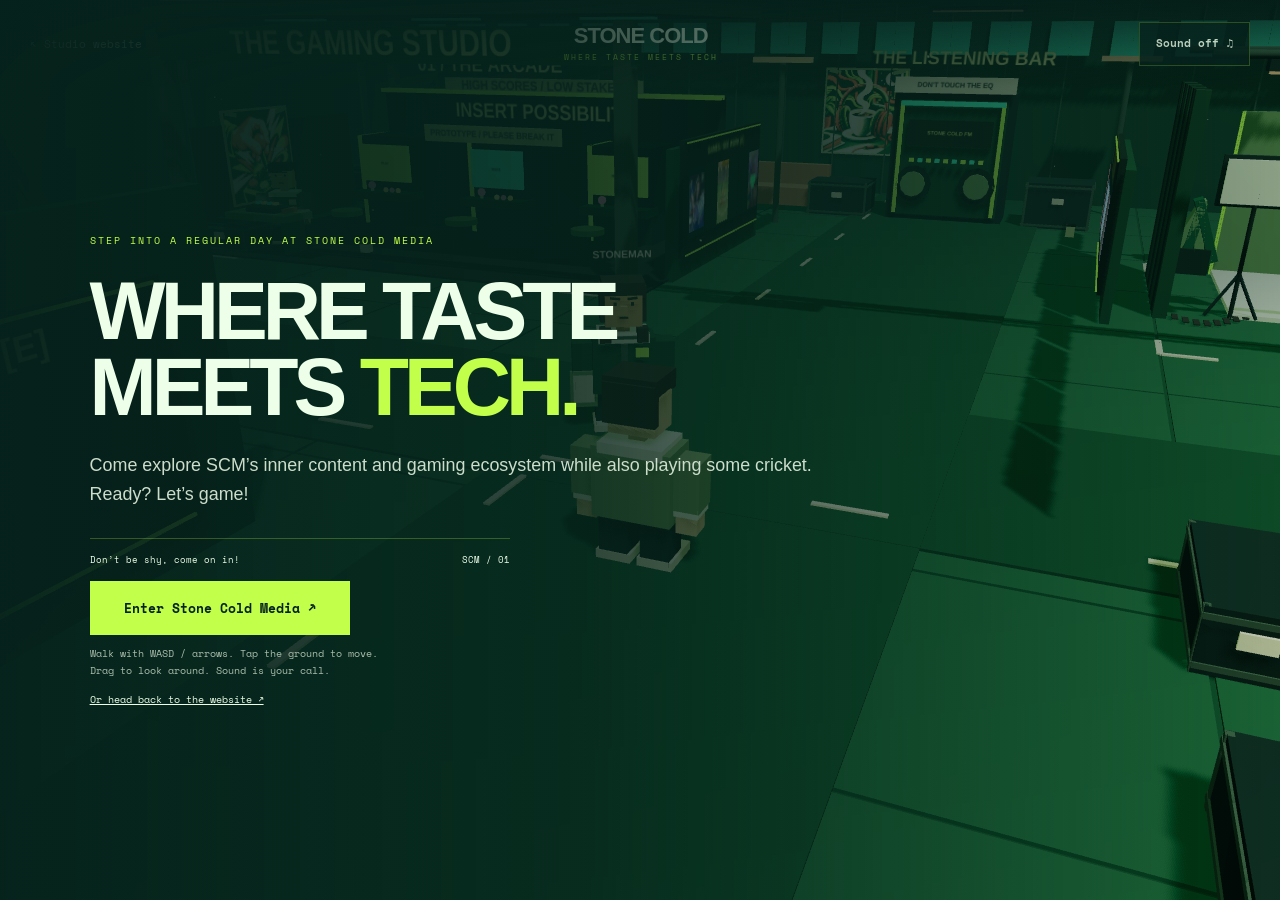
==== commit 574c3bc2: "Publish homepage copy and MotoStar preview corrections" ====
--- a/experience.html
+++ b/experience.html
@@ -1,7 +1,7 @@
 <!doctype html>
 <html lang="en">
-<head><meta charset="UTF-8"><meta name="viewport" content="width=device-width,initial-scale=1,viewport-fit=cover"><meta name="theme-color" content="#06221c"><title>Stone Cold Media — A regular day</title><meta name="description" content="Walk into Stone Cold Media: an arcade, a live shoot, an Experience Centre, cricket and a jukebox in one playable neon studio.">  <script type="module" crossorigin src="./assets/experience-DwW_2K57.js"></script>
-  <link rel="modulepreload" crossorigin href="./assets/portfolio-D4gkjE0V.js">
+<head><meta charset="UTF-8"><meta name="viewport" content="width=device-width,initial-scale=1,viewport-fit=cover"><meta name="theme-color" content="#06221c"><title>Stone Cold Media — A regular day</title><meta name="description" content="Walk into Stone Cold Media: an arcade, a live shoot, an Experience Centre, cricket and a jukebox in one playable neon studio.">  <script type="module" crossorigin src="./assets/experience-CWjzPzWs.js"></script>
+  <link rel="modulepreload" crossorigin href="./assets/portfolio-D0zkQt_X.js">
   <link rel="stylesheet" crossorigin href="./assets/experience-DHiEzift.css">
 </head>
 <body>
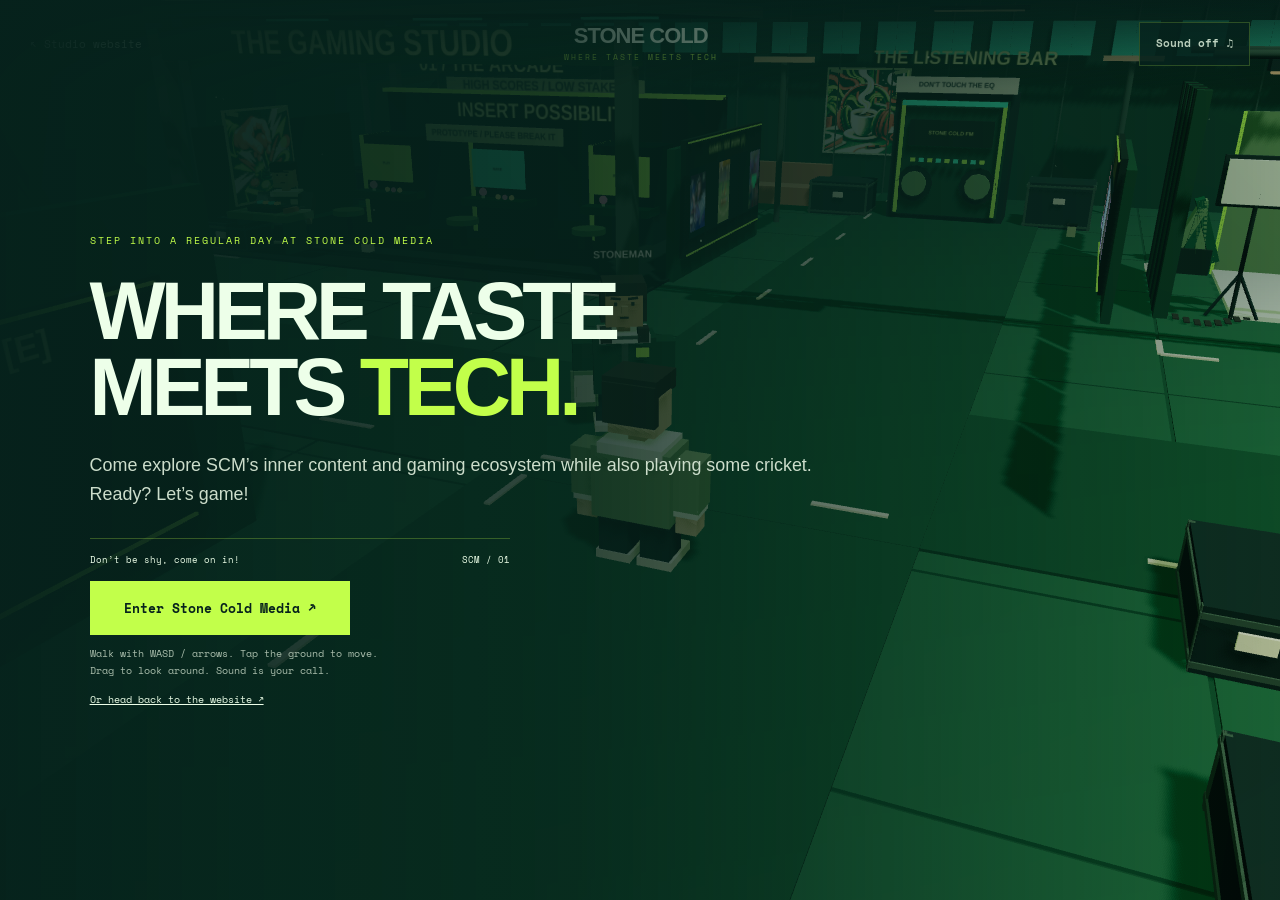
==== commit ba8dd33d: "Publish content owner logos across portfolio and work displays" ====
--- a/experience.html
+++ b/experience.html
@@ -1,8 +1,8 @@
 <!doctype html>
 <html lang="en">
-<head><meta charset="UTF-8"><meta name="viewport" content="width=device-width,initial-scale=1,viewport-fit=cover"><meta name="theme-color" content="#06221c"><title>Stone Cold Media — A regular day</title><meta name="description" content="Walk into Stone Cold Media: an arcade, a live shoot, an Experience Centre, cricket and a jukebox in one playable neon studio.">  <script type="module" crossorigin src="./assets/experience-CWjzPzWs.js"></script>
-  <link rel="modulepreload" crossorigin href="./assets/portfolio-D0zkQt_X.js">
-  <link rel="stylesheet" crossorigin href="./assets/experience-DHiEzift.css">
+<head><meta charset="UTF-8"><meta name="viewport" content="width=device-width,initial-scale=1,viewport-fit=cover"><meta name="theme-color" content="#06221c"><title>Stone Cold Media — A regular day</title><meta name="description" content="Walk into Stone Cold Media: an arcade, a live shoot, an Experience Centre, cricket and a jukebox in one playable neon studio.">  <script type="module" crossorigin src="./assets/experience-RXAitCba.js"></script>
+  <link rel="modulepreload" crossorigin href="./assets/portfolio-JG9wtJoj.js">
+  <link rel="stylesheet" crossorigin href="./assets/experience-DFbZXWGm.css">
 </head>
 <body>
   <main id="world" aria-label="Stone Cold Media 3D world"></main>
@@ -17,7 +17,7 @@
   <dialog id="dialogue" aria-labelledby="speaker"><div class="dialogue-wrap"><div class="portrait" aria-hidden="true"><div class="portrait-head"><i></i></div><div class="portrait-body"></div><span>STONEMAN / SCM</span></div><div class="dialogue-copy"><button id="dialogue-close" aria-label="Close dialogue">×</button><p class="eyebrow" id="dialogue-place">Your unofficial studio guide</p><h2 id="speaker">STONEMAN<span>NOT STONED, MAN.</span></h2><p id="dialogue-text"></p><div class="dialogue-actions"><button id="dialogue-next">Tell me more ↗</button><button id="dialogue-work" hidden>Browse the work ↗</button></div></div></div></dialog>
   <dialog id="jukebox" aria-labelledby="jukebox-title" class="jukebox panel"><p class="eyebrow">The listening bar / original synth loops</p><h2 id="jukebox-title">Set the studio mood.</h2><button data-track="0">01 / Green room <span>Lo-fi · 88 BPM</span></button><button data-track="1">02 / Insert coin <span>Arcade · 112 BPM</span></button><button data-track="2">03 / Last light <span>Ambient · 72 BPM</span></button><p id="track-status" role="status">Choose a track. Music starts only when you ask.</p><button id="jukebox-close">Back to the floor ↗</button></dialog>
   <section id="cricket" class="cricket panel" hidden aria-labelledby="cricket-title"><p class="eyebrow">The cricket break</p><div class="scoreline"><h2 id="cricket-title"><span id="runs">0</span> RUNS</h2><span id="balls">0 / 6 BALLS</span></div><p id="cricket-message" role="status">Watch the ball. Swing as it reaches the green zone.</p><div class="timing" aria-label="Swing timing"><span class="sweet"></span><i id="timing-marker"></i></div><div class="cricket-actions"><button id="swing">Swing <kbd>SPACE</kbd></button><button id="cricket-replay" hidden>Another over ↗</button><button id="cricket-exit">Leave pitch</button></div></section>
-  <dialog id="work-gallery" aria-labelledby="work-title"><div class="work-bar"><div role="group" aria-label="Choose a studio"><button data-work="games">Gaming</button><button data-work="content">Content</button><button data-work="experiences">Experiences</button></div><button id="work-close" aria-label="Close work gallery">Close ×</button></div><div class="work-stage" aria-label="Project images"><div class="expanded-cards"><img id="work-before" alt=""><img id="work-image" alt=""><img id="work-after" alt=""></div><button id="work-prev" aria-label="Previous project">←</button><button id="work-next" aria-label="Next project">→</button></div><div class="work-details" aria-live="polite"><p id="work-count" class="eyebrow"></p><h2 id="work-title"></h2><p id="work-description"></p><a id="work-link" target="_blank" rel="noopener noreferrer">View work ↗</a></div><div id="work-dots" role="group" aria-label="Choose a project"></div></dialog>
+  <dialog id="work-gallery" aria-labelledby="work-title"><div class="work-bar"><div role="group" aria-label="Choose a studio"><button data-work="games">Gaming</button><button data-work="content">Content</button><button data-work="experiences">Experiences</button></div><button id="work-close" aria-label="Close work gallery">Close ×</button></div><div class="work-stage" aria-label="Project images"><div class="expanded-cards"><img id="work-before" alt=""><div class="work-feature"><img id="work-image" alt=""><span id="work-owner" hidden><img alt=""></span></div><img id="work-after" alt=""></div><button id="work-prev" aria-label="Previous project">←</button><button id="work-next" aria-label="Next project">→</button></div><div class="work-details" aria-live="polite"><p id="work-count" class="eyebrow"></p><h2 id="work-title"></h2><p id="work-description"></p><a id="work-link" target="_blank" rel="noopener noreferrer">View work ↗</a></div><div id="work-dots" role="group" aria-label="Choose a project"></div></dialog>
   <p class="world-footnote">WHERE TASTE MEETS TECH.</p> 
 </body></html>
--- a/assets/experience-DFbZXWGm.css
+++ b/assets/experience-DFbZXWGm.css
@@ -0,0 +1 @@
+@font-face{font-family:SCM;src:url(./SpaceMono-Regular-DFDYVJRE.ttf)}@font-face{font-family:SCM;src:url(./SpaceMono-Bold-9tno74N4.ttf);font-weight:700}:root{color:#edffe9;--lime:#c2ff4a;--deep:#06221c;--line:#c2ff4a40;background:#06221c;font-family:Arial,Helvetica,sans-serif}*{box-sizing:border-box}body{margin:0;overflow:hidden}button,a{-webkit-tap-highlight-color:transparent}button{cursor:pointer;color:inherit;border:1px solid var(--line);background:#06221cdd;min-height:44px;padding:12px 16px;font:700 11px/1.4 SCM,monospace}button:hover{background:#244e35}button:disabled{opacity:.55;cursor:wait}a{color:inherit}button:focus-visible,a:focus-visible,canvas:focus-visible{outline:2px solid var(--lime);outline-offset:3px}[hidden]{display:none!important}#world{background:#06221c;position:fixed;inset:0}#world canvas{touch-action:none;outline-offset:-5px;width:100%;height:100%;display:block}.world-header{z-index:5;pointer-events:none;background:linear-gradient(#041b17dd,#0000);justify-content:space-between;align-items:center;gap:12px;padding:22px 30px;display:flex;position:fixed;inset:0 0 auto}.world-header>*{pointer-events:auto}.exit{padding:12px 0;font:11px SCM;text-decoration:none}.wordmark{letter-spacing:-1px;text-align:center;font-size:22px;font-weight:900}.wordmark span{letter-spacing:2px;color:var(--lime);font:8px/2 SCM;display:block}.eyebrow{text-transform:uppercase;letter-spacing:2px;color:var(--lime);margin:0 0 10px;font:10px/1.5 SCM}.arrival{z-index:10;background:linear-gradient(90deg,#06221cfa 0%,#06221cc9 45%,#06221c22 100%);align-items:center;padding:100px 7vw 60px;display:flex;position:fixed;inset:0;overflow:auto}.arrival-card{max-width:750px}.arrival h1{letter-spacing:-5px;margin:25px 0;font-size:clamp(48px,6.3vw,100px);line-height:.95}.arrival em{color:var(--lime);font-style:normal}.intro-copy{color:#ccddcb;font-size:clamp(15px,1.4vw,21px);line-height:1.6}.load-line{border-top:1px solid var(--line);justify-content:space-between;gap:1rem;max-width:420px;margin-top:30px;padding:14px 0;font:9px/1.5 SCM;display:flex}.arrival #enter{background:var(--lime);color:var(--deep);border:0;min-width:260px;padding:18px 24px;font-size:13px}.fine{color:#abbead;font:10px/1.7 SCM}.arrival a{font:10px SCM}.location{pointer-events:none;text-shadow:0 2px 8px #001b13;position:fixed;top:114px;left:30px}.location h2{letter-spacing:-1px;margin:0;font-size:clamp(24px,3vw,42px);font-weight:900}.location>p:not(.eyebrow){color:#d8e9d5;max-width:260px;font:10px/1.5 SCM}.visit-dots{gap:7px;margin-top:16px;display:flex}.visit-dots i{border:1px solid var(--lime);width:7px;height:7px;display:block;transform:rotate(45deg)}.visit-dots .visited{background:var(--lime)}.world-nav{gap:8px;display:flex;position:fixed;bottom:26px;left:30px}.world-footnote{letter-spacing:2px;pointer-events:none;color:#d0e4c1;font:9px SCM;position:fixed;bottom:28px;right:30px}.panel{color:#efffe8;background:#08261ff5;border:1px solid #bcff5266;padding:24px;box-shadow:0 16px 60px #0005}.panel h2{letter-spacing:-1px;margin:0 0 20px;font-size:26px}.map,.help{z-index:6;width:min(360px,100% - 40px);max-height:calc(100dvh - 190px);position:fixed;bottom:88px;left:30px;overflow:auto}.map button,.jukebox [data-track]{text-align:left;background:#10352a;align-items:center;gap:12px;width:100%;margin:6px 0;display:flex}.map button span{color:#afc8a8;margin-left:auto;font:9px SCM}.map button b{font-family:Arial;font-size:14px}.help p{font-size:14px;line-height:1.6}.touch-pad{opacity:.75;grid-template-rows:repeat(2,44px);grid-template-columns:repeat(3,44px);gap:4px;display:grid;position:fixed;bottom:92px;left:30px}.touch-pad button{touch-action:none;-webkit-user-select:none;user-select:none;padding:0;font-size:22px}.touch-pad button:first-child{grid-column:2}.touch-pad button:nth-child(2){grid-column:1}.touch-pad button:active{background:var(--lime);color:var(--deep)}#interact{background:var(--lime);color:var(--deep);border:0;min-width:200px;position:fixed;bottom:110px;left:50%;transform:translate(-50%);box-shadow:0 0 30px #c2ff4a33}kbd{border:1px solid;margin-left:10px;padding:2px 5px;font-size:9px}dialog{color:inherit}dialog::backdrop{background:#001b1355}#dialogue{background:0 0;border:0;width:min(1080px,94vw);max-width:none;padding:0;position:fixed;inset:auto 0 32px;overflow:visible}#dialogue::backdrop{background:linear-gradient(#0000,#001b1355)}.dialogue-wrap{filter:drop-shadow(0 18px 30px #0008);grid-template-columns:180px minmax(0,1fr);align-items:end;gap:0;display:grid}.dialogue-copy{background:var(--lime);color:var(--deep);border:4px solid var(--deep);min-height:230px;padding:26px 34px;position:relative;transform:rotate(-1deg)}.dialogue-copy .eyebrow{color:#315032;margin:0;font-size:9px}.dialogue-copy h2{letter-spacing:-2px;margin:2px 0 10px;font-size:35px}.dialogue-copy h2 span{letter-spacing:1px;margin-left:14px;font:8px SCM;display:inline-block}.dialogue-copy>p:last-of-type{min-height:64px;margin:12px 0 20px;font-size:clamp(17px,1.7vw,23px);font-weight:700;line-height:1.4}.dialogue-actions{flex-wrap:wrap;gap:10px;display:flex}.dialogue-actions button{background:var(--deep);color:var(--lime);border:1px solid var(--deep)}.dialogue-actions button:last-child{color:var(--deep);background:0 0}.portrait{border:3px solid var(--lime);background:#06221c;height:275px;margin-right:-12px;position:relative;overflow:hidden;transform:rotate(-6deg)}.portrait:before{content:"";background:repeating-linear-gradient(135deg,#0000 0 18px,#c2ff4a22 18px 21px);position:absolute;inset:0}.portrait-head{background:#deeedc;border:7px solid #344c3a;width:94px;height:92px;position:absolute;top:52px;left:42px;transform:rotate(9deg);box-shadow:-12px -14px #10281e}.portrait-head i{background:var(--lime);border:5px solid #06221c;height:22px;position:absolute;top:27px;left:5px;right:5px}.portrait-body{border-top:18px solid var(--lime);background:#274b35;width:130px;height:120px;position:absolute;top:158px;left:22px;transform:rotate(9deg)}.portrait>span{background:var(--lime);color:var(--deep);padding:8px;font:700 11px SCM;position:absolute;bottom:12px;left:12px}.jukebox{width:min(470px,92vw);max-height:85dvh;overflow:auto}.jukebox [data-track]{justify-content:space-between}.jukebox [data-track] span{color:var(--lime);font-size:9px}.jukebox p{font:11px/1.6 SCM}.cricket{z-index:4;width:min(410px,100% - 40px);position:fixed;bottom:85px;right:30px}.scoreline{justify-content:space-between;align-items:center;gap:10px;display:flex}.scoreline h2{margin:0;font-size:30px}.scoreline>span{font:10px SCM}.cricket>p:not(.eyebrow){min-height:34px;font:11px/1.5 SCM}.timing{background:#355347;border:1px solid #789867;height:15px;margin:20px 0;position:relative;overflow:hidden}.sweet{background:var(--lime);width:17%;height:100%;position:absolute;left:69%}#timing-marker{background:#fff;width:4px;height:100%;position:absolute;left:0}.cricket-actions{flex-wrap:wrap;gap:8px;display:flex}#swing{background:var(--lime);color:var(--deep);flex:1}.cricket-playing .touch-pad,.cricket-playing #interact,.cricket-playing .world-footnote,.cricket-playing .location{display:none!important}.cricket-playing .world-nav{display:none}.entering .location,.entering .world-nav,.entering .touch-pad,.entering .world-footnote{visibility:hidden}.error{z-index:20;text-align:center;background:#06221c;place-content:center;padding:30px;display:grid;position:fixed;inset:0}.error p{max-width:450px;line-height:1.6}@media (width<=700px){.world-header{padding:14px 16px}.exit span{display:none}.wordmark{font-size:17px}.wordmark span{letter-spacing:1px;font-size:7px}.world-header button{padding:8px 10px;font-size:9px}.location{top:88px;left:20px}.location h2{font-size:25px}.location>p:not(.eyebrow){max-width:220px;font-size:9px}.eyebrow{font-size:8px}.world-footnote{display:none}.world-nav{left:16px;right:16px;bottom:max(18px,env(safe-area-inset-bottom));justify-content:space-between}.world-nav button{padding:10px;font-size:9px}.touch-pad{bottom:94px;left:16px}.map,.help{max-height:calc(100dvh - 170px);bottom:83px;left:16px}#interact{min-width:0;max-width:170px;font-size:10px;bottom:122px;left:auto;right:16px;transform:none}#interact kbd{display:none}.arrival{background:#06221cd9;align-items:center;padding:90px 24px 40px}.arrival h1{letter-spacing:-2.5px;font-size:clamp(40px,10vw,67px)}.arrival #enter{width:100%;min-width:0}.arrival .eyebrow{letter-spacing:1px}.arrival .fine{font-size:9px}.arrival .intro-copy{font-size:15px}.dialogue-wrap{grid-template-columns:64px minmax(0,1fr)}#dialogue{width:96vw;max-height:88dvh;padding-top:12px;bottom:18px;overflow:auto}.portrait{height:150px;margin-right:-5px}.portrait-head{transform-origin:0 0;top:20px;left:10px;transform:scale(.5)}.portrait-body{transform-origin:0 0;top:80px;left:0;transform:scale(.55)}.portrait>span{padding:4px;font-size:7px;left:3px}.dialogue-copy{min-height:260px;padding:17px 18px}.dialogue-copy h2{font-size:28px}.dialogue-copy h2 span{letter-spacing:0;margin:0;font-size:7px;display:block}.dialogue-copy>p:last-of-type{min-height:90px;font-size:16px}.dialogue-actions{gap:5px}.dialogue-actions button{padding:10px;font-size:9px}.cricket{width:calc(100% - 32px);padding:16px;bottom:22px;right:16px}.cricket .eyebrow{display:none}}@media (height<=520px) and (orientation:landscape){.location{top:72px}.location>p:not(.eyebrow),.visit-dots{display:none}.touch-pad{transform-origin:0 100%;bottom:75px;transform:scale(.8)}.world-nav{bottom:15px}.cricket{width:330px;padding:12px;bottom:15px}.arrival{padding:70px 30px 20px}.arrival h1{margin:10px 0;font-size:42px}.arrival .intro-copy,.arrival .fine{display:none}.arrival .load-line{margin-top:12px}.arrival-card{width:500px}.dialogue-copy{min-height:0;padding:14px 24px}.dialogue-copy>p:last-of-type{min-height:0;margin:6px 0 12px;font-size:17px}.portrait{height:200px}.dialogue-wrap{grid-template-columns:140px 1fr}.map,.help{max-height:calc(100dvh - 130px)}}@media (prefers-reduced-motion:reduce){*{scroll-behavior:auto!important;transition:none!important}}body:has(dialog[open]) .touch-pad{visibility:hidden}body:has(dialog[open]) .world-nav{visibility:hidden}body:has(dialog[open]) #interact{visibility:hidden}@media (width<=700px){#dialogue{width:calc(100vw - 20px);padding:12px 4px 4px;overflow:hidden auto}.dialogue-wrap{filter:none;grid-template-columns:56px minmax(0,1fr);gap:4px}.dialogue-copy{padding:16px;transform:none}.portrait{width:56px;margin:0;transform:none}.dialogue-copy h2{letter-spacing:-1px}.location{border-left:2px solid var(--lime);background:linear-gradient(90deg,#06221cdd,#06221c00);max-width:calc(100vw - 40px);padding:10px 12px}.world-header .wordmark{min-width:0}.world-header #sound{max-width:120px}}.portrait{aspect-ratio:1;background-color:#123323;background-image:url(./kit-portraits-CfFNTXV5.png);background-position:0 0;background-size:200% 200%;border:3px solid #e7d9b5;width:100%;height:auto;transform:rotate(-4deg)}.portrait:before,.portrait-head,.portrait-body{display:none}.portrait>span{color:#193327;background:#e7d9b5}.portrait[data-expression=curious]{background-position:100% 0}.portrait[data-expression=delighted]{background-position:0 100%}.portrait[data-expression=wry]{background-position:100% 100%}.dialogue-wrap{grid-template-columns:220px minmax(0,1fr)}.dialogue-copy{border-color:#e7d9b5;box-shadow:6px 7px #102b21}.dialogue-copy .eyebrow{letter-spacing:1px}@media (width<=700px){.dialogue-wrap{grid-template-columns:76px minmax(0,1fr)}.portrait{width:76px;height:76px;transform:none}.portrait>span{padding:3px;font-size:6px;bottom:3px}.dialogue-copy{box-shadow:none}.dialogue-copy>p:last-of-type{font-size:15px}}@media (height<=520px) and (orientation:landscape){.dialogue-wrap{grid-template-columns:130px minmax(0,1fr)}.portrait{width:130px;height:130px}}#work-gallery{background:0 0;border:0;grid-template-rows:auto minmax(150px,1fr) auto auto;gap:12px;width:100%;max-width:none;height:100dvh;max-height:none;margin:0;padding:24px 5vw;display:none;position:fixed;inset:0;overflow:auto}#work-gallery[open]{display:grid}:is(body:has(#work-gallery[open]) .world-header,body:has(#work-gallery[open]) .location){visibility:hidden}body.work-3d #work-gallery::backdrop{background:0 0}.work-bar{justify-content:space-between;align-items:start;gap:12px;display:flex}.work-bar>div{flex-wrap:wrap;gap:6px;display:flex}.work-bar [aria-pressed=true]{background:var(--lime);color:var(--deep)}.work-stage{touch-action:pan-y;justify-content:space-between;align-items:center;min-height:150px;display:flex;position:relative}#work-image{object-fit:contain;pointer-events:none;width:100%;height:100%;position:absolute;inset:0}.work-3d #work-image{visibility:hidden}.work-stage button{z-index:1;background:var(--deep);font-size:24px;position:relative}.work-details{text-align:center;border:1px solid var(--line);background:#06221cf5;justify-self:center;width:min(660px,100%);padding:16px 24px}.work-details h2{overflow-wrap:normal;margin:6px 0;font-size:clamp(23px,3vw,38px)}.work-details p{margin:8px 0;font-size:14px;line-height:1.45}.work-details .eyebrow{font-size:10px}#work-link{background:var(--lime);color:var(--deep);padding:10px 20px;font:700 12px SCM;text-decoration:none;display:inline-block}#work-dots{flex-wrap:wrap;justify-content:center;gap:4px;display:flex}#work-dots button{color:#87a87b;background:#06221cdd;border:0;min-width:44px;padding:6px 10px}#work-dots [aria-pressed=true]{color:var(--lime)}@media (width<=700px){#work-gallery{gap:6px;padding:12px 14px}.work-bar button{padding:8px;font-size:9px}.work-details{padding:12px}.work-details p{font-size:12px}.world-nav button{padding:8px;font-size:8px}.portrait>span{font-size:5px}}@media (height<=550px){#work-gallery{grid-template-rows:auto 1fr auto;grid-template-columns:1fr 1fr}.work-bar{grid-column:1/-1}.work-stage{grid-column:1}.work-details{grid-area:2/2;align-self:center}.work-details p{font-size:11px}.work-details h2{font-size:22px}#work-dots{grid-column:1/-1}.work-3d #work-image{visibility:visible}}#dialogue-close{min-width:32px;min-height:32px;color:var(--deep);background:0 0;border:0;padding:3px;font-size:22px;position:absolute;top:6px;right:6px}.dialogue-copy .eyebrow{padding-right:26px}#work-gallery::backdrop{background:#00180cce}.expanded-cards{perspective:1200px;pointer-events:none;justify-content:center;align-items:center;gap:20px;display:flex;position:absolute;inset:0;overflow:hidden}.expanded-cards img{object-fit:contain;border:1px solid var(--line);background:#06221c;flex:none;width:25%;height:75%}.expanded-cards .work-feature{z-index:1;width:44%;height:94%;position:static;transform:none}#work-before{transform:rotateY(18deg)}#work-after{transform:rotateY(-18deg)}@media (width<=700px){.expanded-cards{gap:8px}.expanded-cards .work-feature{width:76%;height:90%}.expanded-cards img{width:32%}}@media (height<=550px){.expanded-cards .work-feature{width:94%;height:100%}#work-before,#work-after{display:none}}.expanded-cards .work-feature{border:1px solid var(--line);background:#06221c;flex:none;position:relative}.expanded-cards .work-feature #work-image{background:0 0;border:0;width:100%;height:100%;position:absolute;inset:0}#work-owner{z-index:2;background:#fff;border-radius:4px;width:clamp(84px,24%,110px);height:58px;padding:2px;position:absolute;bottom:10px;left:10px;box-shadow:0 2px 8px #0005}.expanded-cards #work-owner img{object-fit:contain;background:0 0;border:0;width:100%;height:100%}#work-owner:has(img[alt=FilterCopy]){border-radius:50%;width:58px;height:58px;padding:0}
